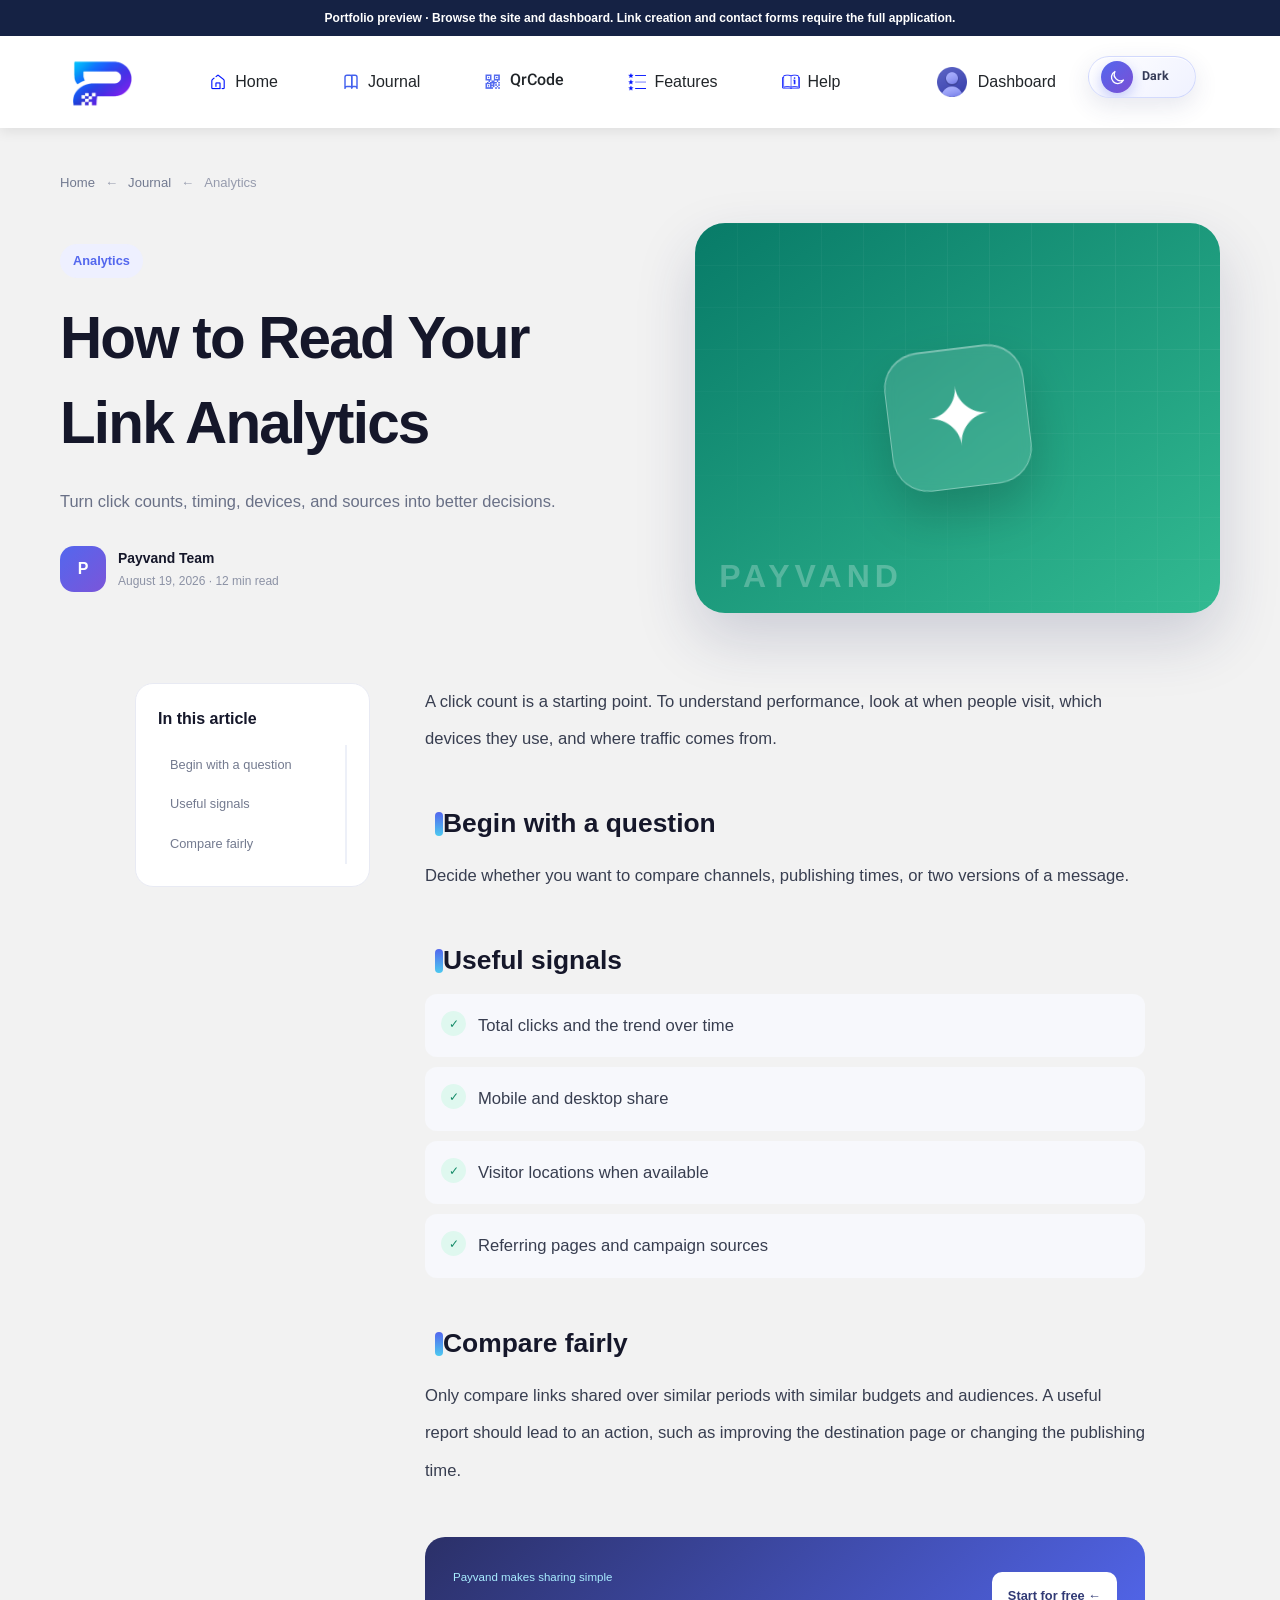
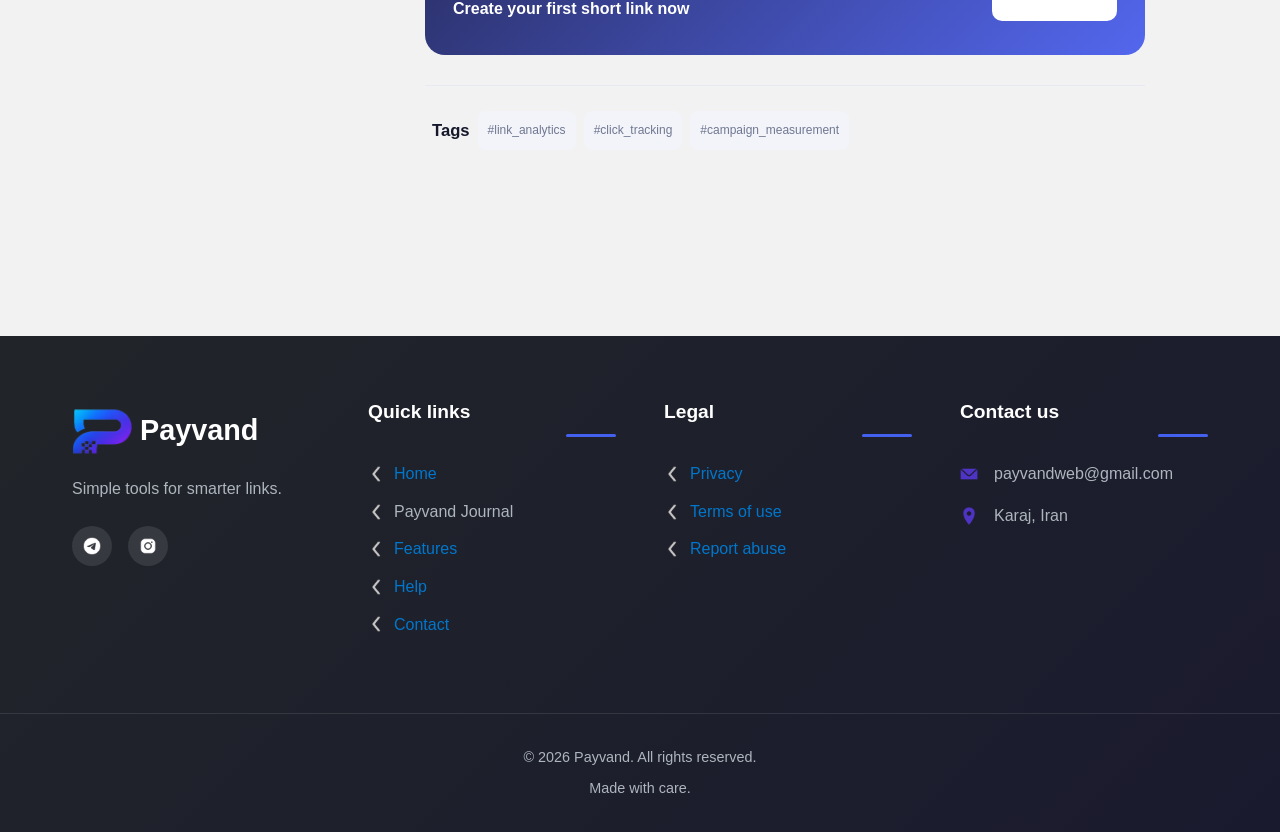
==== docs/article-analyze-link-clicks.html @ 9888fa92 "Restore public Payvand pages with dashboard preview" ====
<!DOCTYPE html>

<html dir="ltr" lang="en">
<head>
<meta charset="utf-8"/>
<meta content="width=device-width, initial-scale=1.0" name="viewport"/>
<meta content="Use click analytics to improve campaigns and sharing." name="description"/>
<meta content="link analytics, click tracking, campaign measurement" name="keywords"/>
<meta content="index, follow, max-image-preview:large, max-snippet:-1, max-video-preview:-1" name="robots"/>
<meta content="#4361ee" name="theme-color"/>
<meta content="Payvand" name="application-name"/>
<meta content="Payvand" name="apple-mobile-web-app-title"/>
<link href="favicon.ico" rel="icon" sizes="any"/>
<meta content="Payvand" property="og:site_name"/>
<meta content="en_US" property="og:locale"/>
<meta content="article" property="og:type"/>
<meta content="Link Analytics Guide | Payvand" property="og:title"/>
<meta content="Use click analytics to improve campaigns and sharing." property="og:description"/>
<meta content="https://erfanjoghataei.github.io/Payvand-English/article-analyze-link-clicks.html" property="og:url"/>
<meta content="https://erfanjoghataei.github.io/Payvand-English/Images/Logo/logo.png" property="og:image"/>
<meta content="summary_large_image" name="twitter:card"/>
<meta content="Link Analytics Guide | Payvand" name="twitter:title"/>
<meta content="Use click analytics to improve campaigns and sharing." name="twitter:description"/>
<meta content="https://erfanjoghataei.github.io/Payvand-English/Images/Logo/logo.png" name="twitter:image"/>
<title>Link Analytics Guide | Payvand</title>
<script src="js/theme.js?v=bW-aOjx31ueXR8tmykn7ubf7oOZHrX5BbZyp9NOafCg"></script>
<link href="css/Fonts/Vazirmatn.css?v=Yr-kcojYnvbN6wJA-B0DH2YSS-ohwwx17djbolKoN5s" rel="stylesheet"/>
<link href="css/Home/site.css?v=-wdfD6kCHuCfxP-0UimwwGs7F8Zll-hLJoPfCvYMz2c" rel="stylesheet"/>
<link href="Payvand.UI.styles.css?v=gO_RX54i2z8Yo8VI2ybD9PQnbj8R1QTJ5hEMalgadT8" rel="stylesheet"/>
<link href="css/Home/Contact.css" rel="stylesheet"/>
<link href="css/theme.css?v=VKK-2_IEa52J5gbwQ32rbc2KxmZVsV-fwdC8UTf-9BI" rel="stylesheet"/>
<link href="css/english.css?v=pqDBkj9_6IHhZjxVU0WkHEiP8TNmxTxDv-3dJ5yDS1I" rel="stylesheet"/>
<link href="css/english.css?v=pqDBkj9_6IHhZjxVU0WkHEiP8TNmxTxDv-3dJ5yDS1I" rel="stylesheet"/>
<link href="favicon.ico?v=M99SxDGOllb4gy5ilrcnsdpa4C7pzJbQvpX6XCi3LJg" rel="icon" type="image/x-icon"/>
<link href="favicon.ico?v=M99SxDGOllb4gy5ilrcnsdpa4C7pzJbQvpX6XCi3LJg" rel="icon" sizes="any"/>
<link href="favicon.ico?v=M99SxDGOllb4gy5ilrcnsdpa4C7pzJbQvpX6XCi3LJg" rel="shortcut icon"/>
<script src="js/Home/site.js"></script>
<style>.portfolio-demo-banner{position:relative;z-index:10001;padding:9px 16px;text-align:center;background:#152244;color:#fff;font:600 12px/1.5 Arial,sans-serif}</style></head>
<body><div class="portfolio-demo-banner">Portfolio preview · Browse the site and dashboard. Link creation and contact forms require the full application.</div>
<div b-pand1dq8lx="" class="page-wrapper">
<!-- هدر سایت -->
<header b-pand1dq8lx="" class="header">
<nav b-pand1dq8lx="" class="navbar">
<button b-pand1dq8lx="" class="menu-toggle">☰</button>
<a b-pand1dq8lx="" href="index.html" style="text-decoration:none;">
<div b-pand1dq8lx="" class="logo">
<img alt="Payvand Logo" b-pand1dq8lx="" class="icon icon-Logo" src="Images/Logo/logo.png"/>
</div>
</a>
<ul b-pand1dq8lx="" class="nav-menu">
<li b-pand1dq8lx=""><a b-pand1dq8lx="" class="nav-link" href="index.html"> <img alt="Home Icon" class="icon icon-sm" src="Images/Icons/Home.png"/> Home</a></li>
<li b-pand1dq8lx="">
<a class="nav-link active" href="journal.html">
<svg aria-hidden="true" b-pand1dq8lx="" class="icon icon-sm blog-nav-icon" fill="none" viewbox="0 0 24 24">
<path b-pand1dq8lx="" d="M4 5.5A2.5 2.5 0 0 1 6.5 3H11a2 2 0 0 1 2 2v15a2 2 0 0 0-2-2H6.5A2.5 2.5 0 0 0 4 20.5v-15Z"></path>
<path b-pand1dq8lx="" d="M20 5.5A2.5 2.5 0 0 0 17.5 3H13v17a2 2 0 0 1 2-2h2.5a2.5 2.5 0 0 1 2.5 2.5v-15Z"></path>
</svg>

                            Journal

                        </a>
</li>
<li b-pand1dq8lx="">
<a class="nav-link qr-header-button" href="dashboard.html#create" value="qrcode">
<img alt="QR Code Icon" b-pand1dq8lx="" class="icon icon-sm qr-header-icon" src="Images/Icons/QrCode.png"/>
<span b-pand1dq8lx="" class="qr-header-label">QrCode</span>
</a>
</li>
<li b-pand1dq8lx=""><a b-pand1dq8lx="" class="nav-link" href="index.html#features"> <img alt="Features Icon" b-pand1dq8lx="" class="icon icon-sm" src="Images/Icons/Featurse.png"/> Features</a></li>
<li b-pand1dq8lx=""><a b-pand1dq8lx="" class="nav-link" href="index.html#faq"> <img alt="Guide Icon" b-pand1dq8lx="" class="icon icon-sm" src="Images/Icons/Guide.png"/> Help</a></li>
</ul>
<div b-pand1dq8lx="" class="nav-actions">
<button aria-label="Enable dark mode" aria-pressed="false" b-pand1dq8lx="" class="theme-toggle" data-theme-toggle="" type="button">
<span aria-hidden="true" b-pand1dq8lx="" class="theme-toggle-icons">
<svg b-pand1dq8lx="" class="theme-icon-moon" viewbox="0 0 24 24"><path b-pand1dq8lx="" d="M20.5 15.6A9 9 0 0 1 8.4 3.5 9 9 0 1 0 20.5 15.6Z"></path></svg>
<svg b-pand1dq8lx="" class="theme-icon-sun" viewbox="0 0 24 24"><circle b-pand1dq8lx="" cx="12" cy="12" r="4"></circle><path b-pand1dq8lx="" d="M12 2v2M12 20v2M4.93 4.93l1.42 1.42M17.65 17.65l1.42 1.42M2 12h2M20 12h2M4.93 19.07l1.42-1.42M17.65 6.35l1.42-1.42"></path></svg>
</span>
<span b-pand1dq8lx="" class="theme-toggle-label">Dark</span>
</button>
<a class="nav-link" href="dashboard.html">
<img alt="Dashboard Icon" b-pand1dq8lx="" class="icon icon-profile" src="Images/Icons/ProfileIcon.png"/>
                        Dashboard
                    </a>
</div>
<button b-pand1dq8lx="" class="menu-toggle">
<i b-pand1dq8lx="" class="fas fa-bars"></i>
</button>
</nav>
</header>
<div b-pand1dq8lx="" class="container">
<main b-pand1dq8lx="" class="pb-3" role="main">
<link href="css/Blog/blog.css?v=DpwxoZuWBfML7NkdKb7-AXseLi4-P_Cu8xwF_FOyIOA" rel="stylesheet"/>
<div class="article-page">
<nav aria-label="Breadcrumb" class="article-breadcrumb">
<a href="index.html">Home</a><span>←</span><a href="journal.html">Journal</a><span>←</span><span>Analytics</span>
</nav>
<header class="article-header">
<div class="article-header-copy">
<span class="article-category">Analytics</span>
<h1>How to Read Your Link Analytics</h1>
<p>Turn click counts, timing, devices, and sources into better decisions.</p>
<div class="article-byline">
<div class="author-avatar">P</div>
<div><strong>Payvand Team</strong><span>August 19, 2026 · 12 min read</span></div>
</div>
</div>
<div aria-hidden="true" class="article-hero-cover theme-emerald">
<span class="cover-grid"></span>
<span class="cover-symbol">✦</span>
<span class="cover-word">PAYVAND</span>
</div>
</header>
<div class="article-layout">
<aside class="article-aside">
<div class="toc-card">
<strong>In this article</strong>
<a href="#section-1">Begin with a question</a>
<a href="#section-3">Useful signals</a>
<a href="#section-8">Compare fairly</a>
</div>
</aside>
<article class="article-content">
<p>A click count is a starting point. To understand performance, look at when people visit, which devices they use, and where traffic comes from.</p>
<h2 id="section-1">Begin with a question</h2>
<p>Decide whether you want to compare channels, publishing times, or two versions of a message.</p>
<h2 id="section-3">Useful signals</h2>
<div class="article-list-item"><span>✓</span><p>Total clicks and the trend over time</p></div>
<div class="article-list-item"><span>✓</span><p>Mobile and desktop share</p></div>
<div class="article-list-item"><span>✓</span><p>Visitor locations when available</p></div>
<div class="article-list-item"><span>✓</span><p>Referring pages and campaign sources</p></div>
<h2 id="section-8">Compare fairly</h2>
<p>Only compare links shared over similar periods with similar budgets and audiences. A useful report should lead to an action, such as improving the destination page or changing the publishing time.</p>
<div class="article-inline-cta">
<div><span>Payvand makes sharing simple</span><strong>Create your first short link now</strong></div>
<a href="index.html#shortenerForm">Start for free ←</a>
</div>
<footer class="article-tags">
<span>Tags</span>
<a href="journal.html?q=link%20analytics">#link_analytics</a>
<a href="journal.html?q=click%20tracking">#click_tracking</a>
<a href="journal.html?q=campaign%20measurement">#campaign_measurement</a>
</footer>
</article>
</div>
</div>
</main>
</div>
<!-- فوتر -->
<div b-pand1dq8lx="" class="footer">
<div b-pand1dq8lx="" class="footer-content">
<div b-pand1dq8lx="" class="footer-section">
<a b-pand1dq8lx="" class="footer-logo" href="index.html" style="text-decoration:none;color:inherit;">
<img alt="" b-pand1dq8lx="" class="icon icon-Logo" src="Images/Logo/logo.png"/>

                        Payvand

                    </a>
<p b-pand1dq8lx="" class="footer-description">

                        Simple tools for smarter links.

                    </p>
<div b-pand1dq8lx="" class="social-links">
<a b-pand1dq8lx="" class="social-link" href="https://payvnd.ir/pH4ZtQ" target="_blank"> <img alt="Telegram Icon" b-pand1dq8lx="" class="icon icon-sm" src="Images/Icons/Telegram.png"/></a>
<a b-pand1dq8lx="" class="social-link" href="https://payvnd.ir/3JnvSZ" target="_blank"> <img alt="Instagram Icon" b-pand1dq8lx="" class="icon icon-sm" src="Images/Icons/Instagram.png"/></a>
</div>
</div>
<div b-pand1dq8lx="" class="footer-section">
<h4 b-pand1dq8lx="">Quick links</h4>
<ul b-pand1dq8lx="" class="footer-links">
<li b-pand1dq8lx=""><a b-pand1dq8lx="" href="index.html"><img alt="" b-pand1dq8lx="" class="icon icon-sm" src="Images/Icons/LeftArrow.png"/>Home</a></li>
<li b-pand1dq8lx=""><a href="journal.html"><img alt="" b-pand1dq8lx="" class="icon icon-sm" src="Images/Icons/LeftArrow.png"/>Payvand Journal</a></li>
<li b-pand1dq8lx=""><a b-pand1dq8lx="" href="index.html#features"><img alt="Left Arrow" b-pand1dq8lx="" class="icon icon-sm" src="Images/Icons/LeftArrow.png"/> Features</a></li>
<li b-pand1dq8lx=""><a b-pand1dq8lx="" href="index.html#faq"><img alt="Left Arrow" b-pand1dq8lx="" class="icon icon-sm" src="Images/Icons/LeftArrow.png"/>Help</a></li>
<li b-pand1dq8lx=""><a b-pand1dq8lx="" href="#" id="ContactBtn"><img alt="Left Arrow" b-pand1dq8lx="" class="icon icon-sm" src="Images/Icons/LeftArrow.png"/>Contact</a></li>
</ul>
</div>
<div b-pand1dq8lx="" class="footer-section">
<h4 b-pand1dq8lx="">Legal</h4>
<ul b-pand1dq8lx="" class="footer-links">
<li b-pand1dq8lx=""><a b-pand1dq8lx="" href="privacy.html"><img alt="Left Arrow" b-pand1dq8lx="" class="icon icon-sm" src="Images/Icons/LeftArrow.png"/> Privacy</a></li>
<li b-pand1dq8lx=""><a b-pand1dq8lx="" href="terms.html"><img alt="Left Arrow" b-pand1dq8lx="" class="icon icon-sm" src="Images/Icons/LeftArrow.png"/>  Terms of use</a></li>
<li b-pand1dq8lx=""><a b-pand1dq8lx="" href="#" id="ViolationReportBtn"><img alt="Left Arrow" b-pand1dq8lx="" class="icon icon-sm" src="Images/Icons/LeftArrow.png"/>  Report abuse</a></li>
</ul>
</div>
<div b-pand1dq8lx="" class="footer-section">
<h4 b-pand1dq8lx="">Contact us</h4>
<ul b-pand1dq8lx="" class="footer-contact">
<li b-pand1dq8lx=""><img alt="Email Icon" b-pand1dq8lx="" class="icon icon-sm" src="Images/Icons/Email.png"/>payvandweb@gmail.com</li>
<li b-pand1dq8lx=""><img alt="Location Icon" b-pand1dq8lx="" class="icon icon-sm" src="Images/Icons/Location.png"/>Karaj, Iran</li>
</ul>
</div>
</div>
<div b-pand1dq8lx="" class="footer-bottom">
<p b-pand1dq8lx="">© 2026 Payvand. All rights reserved.</p>
<p b-pand1dq8lx="">Made with care.</p>
</div>
</div>
<!-- Contact Modal -->
<div b-pand1dq8lx="" class="modal-overlay" id="contactModal">
<div b-pand1dq8lx="" class="modal-container">
<div b-pand1dq8lx="" class="modal-header">
<button b-pand1dq8lx="" class="close-button" id="closeModal">×</button>
<h2 b-pand1dq8lx="" class="modal-title">Contact us</h2>
</div>
<div b-pand1dq8lx="" class="modal-body">
<form data-demo-form="true" data-pv-disable-submit="true" data-pv-error="Complete the contact form correctly." data-pv-validate="true" id="contactForm">
<input id="Messagemodel_UserId" name="Messagemodel.UserId" type="hidden" value="1090"/>
<div b-pand1dq8lx="" class="form-group">
<label class="form-label" for="Messagemodel_FullName">Full name</label>
<input class="form-control" data-pv-min="2" data-pv-required="true" data-val="true" data-val-length="The field FullName must be a string with a maximum length of 100." data-val-length-max="100" data-val-required="Enter your full name." id="name" maxlength="100" name="Messagemodel.FullName" placeholder="Enter your name" type="text" value=""/>
<span class="field-validation-valid" data-valmsg-for="Messagemodel.FullName" data-valmsg-replace="true"></span>
</div>
<div b-pand1dq8lx="" class="form-group">
<label class="form-label" for="Messagemodel_Email">Email</label>
<input class="form-control" data-pv-email="true" data-pv-required="true" data-val="true" data-val-email="Enter a valid email address." data-val-length="The field Email must be a string with a maximum length of 254." data-val-length-max="254" data-val-required="Enter your email." id="email" maxlength="254" name="Messagemodel.Email" placeholder="Enter a valid email address" type="email" value=""/>
<span class="field-validation-valid" data-valmsg-for="Messagemodel.Email" data-valmsg-replace="true"></span>
</div>
<div b-pand1dq8lx="" class="form-group">
<label class="form-label" for="Messagemodel_Topic">Subject</label>
<input class="form-control" data-pv-min="3" data-pv-required="true" data-val="true" data-val-length="The field Topic must be a string with a maximum length of 150." data-val-length-max="150" data-val-required="Enter a subject." id="subject" maxlength="150" name="Messagemodel.Topic" placeholder="Enter a subject" type="text" value=""/>
<span class="field-validation-valid" data-valmsg-for="Messagemodel.Topic" data-valmsg-replace="true"></span>
</div>
<div b-pand1dq8lx="" class="form-group">
<label class="form-label" for="Messagemodel_Message">Message</label>
<textarea class="form-control" data-pv-min="10" data-pv-required="true" data-val="true" data-val-length="The field Message must be a string with a maximum length of 4000." data-val-length-max="4000" data-val-required="Enter your message." id="message" maxlength="4000" name="Messagemodel.Message" placeholder="Write your message...">

</textarea>
<span class="field-validation-valid" data-valmsg-for="Messagemodel.Message" data-valmsg-replace="true"></span>
</div>
<button b-pand1dq8lx="" class="submit-button" disabled="disabled" title="Available in the full application" type="submit">Send message</button>
</form>
<div b-pand1dq8lx="" class="contact-info">
<div b-pand1dq8lx="" class="info-item"><img alt="" b-pand1dq8lx="" class="icon icon-sm" src="Images/Icons/Email.png"/><span b-pand1dq8lx="">Email: payvandweb@gmail.com</span></div>
<div b-pand1dq8lx="" class="info-item"><img alt="" b-pand1dq8lx="" class="icon icon-sm" src="Images/Icons/Location.png"/><span b-pand1dq8lx="">Location: Karaj, Iran</span></div>
</div>
</div>
</div>
</div>
</div>
<!-- Violation Report Modal -->
<div b-pand1dq8lx="" class="modal-overlay" id="violationReportModal">
<div b-pand1dq8lx="" class="modal-container">
<div b-pand1dq8lx="" class="modal-header">
<button b-pand1dq8lx="" class="close-button" id="closeViolationReportModal">×</button>
<h2 b-pand1dq8lx="" class="modal-title">Report abuse</h2>
</div>
<div b-pand1dq8lx="" class="modal-body">
<form data-demo-form="true" data-pv-disable-submit="true" data-pv-error="Complete the report form correctly." data-pv-validate="true" id="violationReportForm">
<div b-pand1dq8lx="" class="form-group">
<label class="form-label" for="ViolationReport_ReportedUrl">Reported URL</label>
<input class="form-control" data-pv-required="true" data-val="true" data-val-required="Enter the reported URL." dir="ltr" id="reportedUrl" name="ViolationReport.ReportedUrl" placeholder="payvand.ir/abc123" type="text" value=""/>
<span class="field-validation-valid" data-valmsg-for="ViolationReport.ReportedUrl" data-valmsg-replace="true"></span>
</div>
<div b-pand1dq8lx="" class="form-group">
<label class="form-label" for="ViolationReport_Reason">Reason for report</label>
<select class="form-control" data-pv-required="true" data-val="true" data-val-required="Choose a reason for the report." id="reportReason" name="ViolationReport.Reason">
<option selected="selected" value="">Select a reason</option>
<option value="phishing">Phishing or impersonation</option>
<option value="malware">Malware</option>
<option value="spam">Spam</option>
<option value="abuse">Abusive or illegal content</option>
<option value="other">Other</option>
</select>
<span class="field-validation-valid" data-valmsg-for="ViolationReport.Reason" data-valmsg-replace="true"></span>
</div>
<div b-pand1dq8lx="" class="form-group">
<label class="form-label" for="ViolationReport_Description">Details</label>
<textarea class="form-control" data-pv-min="10" data-pv-required="true" data-val="true" data-val-minlength="Details must be at least 10 characters." data-val-minlength-min="10" data-val-required="Enter the report details." id="reportDescription" name="ViolationReport.Description" placeholder="Describe the problem...">

</textarea>
<span class="field-validation-valid" data-valmsg-for="ViolationReport.Description" data-valmsg-replace="true"></span>
</div>
<div b-pand1dq8lx="" class="form-group">
<label class="form-label" for="ViolationReport_ReporterEmail">Your email (optional)</label>
<input class="form-control" data-pv-email="true" data-val="true" data-val-email="Enter a valid email address." dir="ltr" id="reporterEmail" name="ViolationReport.ReporterEmail" placeholder="name@example.com" type="email" value=""/>
<span class="field-validation-valid" data-valmsg-for="ViolationReport.ReporterEmail" data-valmsg-replace="true"></span>
</div>
<button b-pand1dq8lx="" class="submit-button" disabled="disabled" title="Available in the full application" type="submit">Submit report</button>
</form>
</div>
</div>
</div>
<script defer="True" src="demo.js"></script></body>
</html>
---- docs/css/Fonts/Vazirmatn.css ----
@font-face {
    font-family: 'Vazirmatn';
    src: url('../../Fonts/Vazirmatn-Regular.woff2') format('woff2');
    font-weight: 400;
    font-style: normal;
    font-display: swap;
}

@font-face {
    font-family: 'Vazirmatn';
    src: url('../../Fonts/Vazirmatn-Medium.woff2') format('woff2');
    font-weight: 500;
    font-style: normal;
    font-display: swap;
}

@font-face {
    font-family: 'Vazirmatn';
    src: url('../../Fonts/Vazirmatn-SemiBold.woff2') format('woff2');
    font-weight: 600;
    font-style: normal;
    font-display: swap;
}

@font-face {
    font-family: 'Vazirmatn';
    src: url('../../Fonts/Vazirmatn-Bold.woff2') format('woff2');
    font-weight: 700;
    font-style: normal;
    font-display: swap;
}

html,
body,
button,
input,
textarea,
select {
    font-family: 'Vazirmatn', sans-serif;
}
---- docs/css/Home/site.css ----
/* Reset و تنظیمات پایه */
* {
    margin: 0;
    padding: 0;
    box-sizing: border-box;
}
html {
    scroll-padding-top: calc(var(--header-offset, 88px) + 24px);
}

html, body {
    height: 100%;
    margin: 0;
}

#features,
#faq {
    scroll-margin-top: calc(var(--header-offset, 88px) + 24px);
}

:root {
    /* پالت رنگی */
    --primary: #4361ee;
    --primary-dark: #3a56d4;
    --secondary: #7209b7;
    --accent: #4cc9f0;
    --success: #2ecc71;
    --danger: #e74c3c;
    /* خاکستری‌ها */
    --light: #F2F2F2;
    --light-gray: #F2F2F2;
    --gray: #adb5bd;
    --dark-gray: #495057;
    --dark: #212529;
    /* سایه‌ها */
    --shadow-sm: 0 2px 8px rgba(0, 0, 0, 0.08);
    --shadow-md: 0 4px 16px rgba(0, 0, 0, 0.12);
    --shadow-lg: 0 8px 30px rgba(0, 0, 0, 0.15);
    /* انیمیشن */
    --transition: all 0.3s ease;
    --bg-color: #f8f9fa;
    --text-color: #212529;
    --primary-color: #4361ee;
    --secondary-color: #7209b7;
    --light-gray: #e9ecef;
    --dark-gray: #495057;
}

@font-face {
    font-family: 'Vazirmatn';
    src: url('../../Fonts/Vazirmatn-Regular.woff2') format('woff2');
    font-weight: 400;
    font-style: normal;
    font-display: swap;
}

@font-face {
    font-family: 'Vazirmatn';
    src: url('../../Fonts/Vazirmatn-Medium.woff2') format('woff2');
    font-weight: 500;
    font-style: normal;
    font-display: swap;
}

@font-face {
    font-family: 'Vazirmatn';
    src: url('../../Fonts/Vazirmatn-SemiBold.woff2') format('woff2');
    font-weight: 600;
    font-style: normal;
    font-display: swap;
}

@font-face {
    font-family: 'Vazirmatn';
    src: url('../../Fonts/Vazirmatn-Bold.woff2') format('woff2');
    font-weight: 700;
    font-style: normal;
    font-display: swap;
}

body {

    line-height: 1.6;
    color: var(--dark);
    background-color: var(--light);
    direction: rtl;
    display: flex;
    flex-direction: column;
    transition: background 0.3s ease, color 0.3s ease;
    font-family: 'Vazirmatn', sans-serif;
}
main
{
    flex:1;
}
/* هدر و نوبار */
.header {
    background: var(--light-gray);
    box-shadow: var(--shadow-sm);
    position: sticky;
    top: 0;
    z-index: 1000;
}

.navbar {
    max-width: 1200px;
    margin: 0 auto;
    padding: 1rem 2rem;
    display: flex;
    justify-content: space-between;
    align-items: center;
}

/* کانتینر لوگو */
.logo-container {
    display: flex;
    align-items: center;
    gap: 1rem;
}

.logo-wrapper {
    position: relative;
    display: inline-block;
}

.site-logo {
    width: 40px;
    height: 40px;
    object-fit: contain;
    transition: var(--transition);
}

.logo-upload-btn {
    position: absolute;
    top: -5px;
    left: -5px;
    background: var(--primary);
    color: white;
    border: none;
    border-radius: 50%;
    width: 20px;
    height: 20px;
    font-size: 10px;
    cursor: pointer;
    opacity: 0;
    transition: var(--transition);
}

.logo-wrapper:hover .logo-upload-btn {
    opacity: 1;
}

.logo-text {
    font-size: 1.5rem;
    font-weight: 700;
    color: var(--dark);
}

.logo-highlight {
    color: var(--primary);
}

/* مدال آپلود لوگو */
.modal {
    display: none;
    position: fixed;
    z-index: 2000;
    left: 0;
    top: 0;
    width: 100%;
    height: 100%;
    background-color: rgba(0,0,0,0.5);
}

.modal-content {
    background-color: var(--light-gray);
    margin: 5% auto;
    padding: 2rem;
    border-radius: 16px;
    width: 90%;
    max-width: 800px;
    max-height: 80vh;
    overflow-y: auto;
    box-shadow: var(--shadow-lg);
}

.modal-header {
    display: flex;
    justify-content: space-between;
    align-items: center;
    margin-bottom: 2rem;
    padding-bottom: 1rem;
    border-bottom: 1px solid var(--light-gray);
}

.close-btn {
    background: none;
    border: none;
    font-size: 2rem;
    cursor: pointer;
    color: var(--gray);
}

    .close-btn:hover {
        color: var(--dark);
    }

/* روش‌های آپلود */
.upload-methods {
    display: grid;
    gap: 2rem;
    margin-bottom: 2rem;
}

.upload-method {
    padding: 1.5rem;
    border: 2px dashed var(--light-gray);
    border-radius: 12px;
    transition: var(--transition);
}

    .upload-method:hover {
        border-color: var(--primary);
    }

.file-upload-area {
    text-align: center;
    padding: 2rem;
}

.upload-label {
    display: inline-block;
    background: var(--light);
    padding: 1rem 2rem;
    border-radius: 8px;
    cursor: pointer;
    transition: var(--transition);
    border: 2px solid var(--light-gray);
}

    .upload-label:hover {
        background: var(--light-gray);
    }

.file-info {
    font-size: 0.9rem;
    color: var(--gray);
    margin-top: 0.5rem;
}

/* لوگوهای آماده */
.premade-logos {
    display: grid;
    grid-template-columns: repeat(auto-fill, minmax(120px, 1fr));
    gap: 1rem;
    margin-top: 1rem;
}

.premade-logo {
    text-align: center;
    padding: 1rem;
    border: 1px solid var(--light-gray);
    border-radius: 8px;
    cursor: pointer;
    transition: var(--transition);
    position: relative;
}

    .premade-logo:hover {
        border-color: var(--primary);
        transform: translateY(-2px);
    }

    .premade-logo img {
        width: 50px;
        height: 50px;
        object-fit: contain;
        margin-bottom: 0.5rem;
    }

    .premade-logo span {
        display: block;
        font-size: 0.8rem;
        color: var(--dark-gray);
    }

.download-link {
    position: absolute;
    top: 5px;
    left: 5px;
    font-size: 0.7rem;
    text-decoration: none;
    color: var(--primary);
    background: white;
    padding: 2px 5px;
    border-radius: 3px;
    border: 1px solid var(--light-gray);
}

/* پیش‌نمایش */
.preview-container {
    margin-top: 1rem;
    text-align: center;
}

#logoPreview {
    max-width: 200px;
    max-height: 200px;
    border-radius: 8px;
    border: 2px solid var(--light-gray);
}

.hidden {
    display: none !important;
}

/* تنظیمات لوگو */
.logo-settings {
    padding: 1.5rem;
    background: var(--light);
    border-radius: 12px;
    margin-top: 2rem;
}

.settings-row {
    display: flex;
    align-items: center;
    gap: 1rem;
    margin-bottom: 1rem;
}

    .settings-row label {
        min-width: 80px;
    }

/* بخش اصلی */
.hero {
    max-width: 1200px;
    margin: 3rem auto;
    padding: 0 2rem;
}

.hero-content {
    text-align: center;
    margin-bottom: 4rem;
}

.hero-title {
    font-size: 3rem;
    margin-bottom: 1rem;
    background: linear-gradient(135deg, var(--primary), var(--secondary));
    -webkit-background-clip: text;
    -webkit-text-fill-color: transparent;
    background-clip: text;
}

/* فرم کوتاه‌سازی */
.shortener-form {
    max-width: 800px;
    margin: 0 auto 3rem;
}

.input-group {
    display: flex;
    gap: 1rem;
    margin-bottom: 1rem;
    align-items: flex-start;
}

.url-input-wrapper {
    flex: 1;
    min-width: 0;
}

.url-input {
    width: 100%;
    padding: 1.25rem 1.5rem;
    border: 2px solid var(--light-gray);
    border-radius: 12px;
    font-family: 'Vazirmatn', sans-serif;
    font-size: 1rem;
    transition: var(--transition);
}

    .url-input:focus {
        outline: none;
        border-color: var(--primary);
        box-shadow: 0 0 0 3px rgba(67, 97, 238, 0.2);
    }

.shorten-btn {
    padding: 0 2.5rem;
    font-size: 1.1rem;
    font-weight: 600;
    border-radius: 12px;
    background: linear-gradient(135deg, var(--primary), var(--secondary));
    color: white;
    border: none;
    cursor: pointer;
    transition: var(--transition);
    display: flex;
    align-items: center;
    gap: 0.75rem;
}

    .shorten-btn:hover {
        transform: translateY(-2px);
        box-shadow: var(--shadow-lg);
    }

.btn-icon {
    width: 20px;
    height: 20px;
}


.result-container {
    max-width: 600px; /* عرض کمتر */
    margin: 20px auto; /* مرکز صفحه */
    background: var(--light-gray);
    padding: 1.5rem 2rem;
    border-radius: 16px;
    box-shadow: var(--shadow-lg);
    border: 2px solid var(--primary);
    transition: all 0.3s ease;
}
    .result-container:hover {
        transform: translateY(-3px);
        box-shadow: var(--shadow-xl);
    }

.result-header h3 {
    color: var(--primary);
    font-size: 1.25rem;
    font-weight: 700;
}


.short-url {
    display: flex;
    gap: 10px;
    margin-bottom: 10px;
    align-items:center;
    flex-direction : column;
}

.short-url-input {
    flex: 1;
    padding: 1rem 1.25rem;
    border: 2px solid var(--light-gray);
    border-radius: 10px;
    font-family: 'Vazirmatn', sans-serif;
    font-size: 1.1rem;
    background: var(--light);
    cursor: text;
    user-select: all; /* کاربر میتونه انتخاب و کپی کنه */
}

    .short-url-input:focus {
        outline: none;
        border-color: var(--primary);
        box-shadow: 0 0 0 3px rgba(67, 97, 238, 0.2);
    }


.copy-btn {
    padding: 1.30rem 1.25rem;
    cursor: pointer;
    background: #4361ee;
    color: white;
    border: none;
    border-radius: 8px;
    transition: var(--transition);
    font-weight: 600;
    margin-top:10px;
/*    width: 70px;
    height: 50px;*/
}

    .copy-btn.copied {
        background: var(--success);
        color: white;
        transform: translateY(-2px);
        box-shadow: var(--shadow-md);
/*        width: 70px;
        height: 50px;*/
    }


.result-actions {
    display: flex;
    justify-content: center; /* وسط چین */
    gap: 10px;
    margin-top: 15px; /* فاصله از input */
    flex-wrap: wrap;
}

.btn-action {
    padding: 8px 12px;
    border: 1px solid #888;
    border-radius: 4px;
    background: #fff;
    cursor: pointer;
    color: black;
    background-color: white;
    text-decoration: none;
    font-weight: 300;
}

    .btn-action:hover {
        background: #eee;
        transform: translateY(-2px);
        box-shadow: var(--shadow-lg);
    }

/* آمار زنده */
.live-stats {
    display: flex;
    justify-content: center;
    gap: 2rem;
    margin-top: 4rem;
    flex-wrap: wrap;
}

.stat-card {
    background: var(--light-gray);
    padding: 1.5rem 2rem;
    border-radius: 16px;
    box-shadow: var(--shadow-sm);
    display: flex;
    align-items: center;
    gap: 1.5rem;
    min-width: 220px;
    transition: var(--transition);
}

    .stat-card:hover {
        transform: translateY(-5px);
        box-shadow: var(--shadow-md);
    }

.stat-icon {
    width: 60px;
    height: 60px;
    background: linear-gradient(135deg, var(--primary), var(--accent));
    border-radius: 12px;
    display: flex;
    align-items: center;
    justify-content: center;
}

.stat-img {
    width: 30px;
    height: 30px;
    filter: brightness(0) invert(1);
}

.stat-info {
    text-align: right;
}

.stat-number {
    font-size: 2rem;
    font-weight: 700;
    color: var(--dark);
    margin-bottom: 0.25rem;
}

.stat-label {
    color: var(--gray);
    font-size: 0.9rem;
}

/* ویژگی‌ها */
.features {
    max-width: 1200px;
    margin: 6rem auto;
    padding: 0 2rem;
}

.section-title {
    text-align: center;
    font-size: 2.5rem;
    margin-bottom: 4rem;
    color: var(--dark);
}

.features-grid {
    display: grid;
    grid-template-columns: repeat(auto-fit, minmax(250px, 1fr));
    gap: 2rem;
    margin-top: 3rem;
}

.feature-card {
    background: var(--light-gray);
    padding: 2rem;
    border-radius: 16px;
    box-shadow: var(--shadow-sm);
    transition: var(--transition);
    text-align: center;
    border: 1px solid var(--light-gray);
}

    .feature-card:hover {
        transform: translateY(-10px);
        box-shadow: var(--shadow-lg);
        border-color: var(--primary);
    }

.feature-icon {
    width: 70px;
    height: 70px;
    background: linear-gradient(135deg, var(--primary), var(--secondary));
    border-radius: 50%;
    display: flex;
    align-items: center;
    justify-content: center;
    margin: 0 auto 1.5rem;
}

.feature-img {
    width: 35px;
    height: 35px;
    filter: brightness(0) invert(1);
}

.feature-title {
    font-size: 1.3rem;
    margin-bottom: 1rem;
    color: var(--dark);
}

.feature-description {
    color: var(--dark-gray);
    font-size: 0.95rem;
    line-height: 1.6;
}

/* دکمه‌ها */
.btn {
    padding: 0.75rem 1.5rem;
    border-radius: 8px;
    font-family: 'Vazirmatn', sans-serif;
    font-weight: 500;
    font-size: 0.95rem;
    cursor: pointer;
    border: none;
    transition: var(--transition);
    display: inline-flex;
    align-items: center;
    gap: 0.5rem;
}

.btn-primary {
    background: var(--primary);
    color: white;
}

    .btn-primary:hover {
        background: var(--primary-dark);
        transform: translateY(-2px);
        box-shadow: var(--shadow-md);
    }

.btn-outline {
    background: transparent;
    color: var(--primary);
    border: 2px solid var(--primary);
}

    .btn-outline:hover {
        background: rgba(67, 97, 238, 0.1);
    }

.btn-success {
    background: var(--success);
    color: white;
}

.btn-small {
    padding: 0.5rem 1rem;
    font-size: 0.85rem;
}

/* ریسپانسیو */
@media (max-width: 992px) {
    .hero-title {
        font-size: 2.5rem;
    }
}

@media (max-width: 768px) {
    .navbar {
        padding: 1rem;
    }

    .nav-menu {
        display: none;
    }

    .nav-actions {
        display: none;
    }

    .menu-toggle {
        display: block;
        background: none;
        border: none;
        font-size: 1.5rem;
        cursor: pointer;
    }

    .hero-title {
        font-size: 2rem;
    }

    .input-group {
        flex-direction: column;
    }

    .shorten-btn {
        width: 100%;
        justify-content: center;
    }

    .short-url-container {
        flex-direction: column;
    }

    .result-actions {
        justify-content: center;
    }

    .live-stats {
        flex-direction: column;
        align-items: center;
    }

    .stat-card {
        width: 100%;
        max-width: 300px;
    }

    .features-grid {
        grid-template-columns: 1fr;
    }

    .modal-content {
        width: 95%;
        margin: 10% auto;
        padding: 1rem;
    }
}

@media (max-width: 480px) {
    .hero {
        padding: 0 1rem;
    }

    .features {
        padding: 0 1rem;
    }

    .premade-logos {
        grid-template-columns: repeat(2, 1fr);
    }
}
/* Reset و تنظیمات پایه */



body {
    font-family: 'Vazirmatn', sans-serif;
    line-height: 1.6;
    color: var(--dark);
    background-color: var(--light);
    direction: rtl;
    overflow-x: hidden;
}

/* تایپوگرافی */
h1, h2, h3, h4 {
    font-weight: 700;
    line-height: 1.3;
}

.highlight {
    position: relative;
    display: inline-block;
    margin-inline: 0.12em;
    font-weight: 700;
    background: linear-gradient(135deg, #000000, var(--secondary));
    -webkit-background-clip: text;
    -webkit-text-fill-color: transparent;
}






    .highlight::after {
        content: '';
        position: absolute;
        bottom: -2px;
        right: 0;
        width: 100%;
        height: 3px;
        background: linear-gradient(90deg, var(--primary), var(--accent));
        border-radius: 3px;
    }

/* هدر و نوبار */
.header {
    background: white;
    box-shadow: var(--shadow-sm);
    position: sticky;
    top: 0;
    z-index: 1000;
}

.navbar {
    max-width: 1200px;
    margin: 0 auto;
    padding: 1rem 2rem;
    display: flex;
    justify-content: space-between;
    align-items: center;
}

.logo {
    display: flex;
    align-items: center;
    gap: 0.75rem;
    font-size: 1.5rem;
    font-weight: 700;
}

.logo-icon {
    color: var(--primary);
    font-size: 1.8rem;
}

.logo-text {
    color: var(--dark);
}

.logo-highlight {
    color: var(--primary);
}

.nav-menu {
    display: flex;
    list-style: none;
    gap: 2rem;
}

.nav-link {
    text-decoration: none;
    color: var(--dark) !important;
    font-weight: 500;
    display: flex;
    align-items: center;
    gap: 0.5rem;
    padding: 0.5rem 1rem;
    border-radius: 8px;
    transition: var(--transition);
}

.blog-nav-icon {
    color: var(--primary);
    flex: 0 0 auto;
    stroke: currentColor;
    stroke-width: 1.9;
    stroke-linecap: round;
    stroke-linejoin: round;
}


.nav-actions {
    display: flex;
    gap: 1rem;
}

.qr-header-button {
    border: none;
    background: transparent;
    color: var(--dark) !important;
    font-family: 'Vazirmatn', sans-serif;
    font-size: inherit;
    cursor: pointer;
    text-decoration: none;
    white-space: nowrap;
}

.qr-header-icon {
    filter: brightness(0) saturate(100%) invert(37%) sepia(91%) saturate(2017%) hue-rotate(218deg) brightness(96%) contrast(95%);
}

.qr-header-label {
    color: var(--dark);
}

.qr-login-dialog {
    max-width: 420px;
}

#qrLoginPromptModal {
    display: none;
    z-index: 2000;
}

#qrLoginPromptModal.show {
    display: flex;
    opacity: 1;
}

#qrLoginPromptModal.show .modal-container {
    transform: translateY(0);
}

.qr-login-icon {
    display: flex;
    justify-content: center;
    margin-bottom: 1rem;
}

.qr-login-message {
    color: white;
    font-size: 1rem;
    line-height: 1.8;
    margin-bottom: 1.25rem;
    text-align: center;
}

.qr-login-actions {
    display: grid;
    grid-template-columns: 1fr 1fr;
    gap: 0.75rem;
}

/* دکمه‌ها */
.btn {
    padding: 0.75rem 1.5rem;
    border-radius: 8px;
    font-family: 'Vazirmatn', sans-serif;
    font-weight: 500;
    font-size: 0.95rem;
    cursor: pointer;
    border: none;
    transition: var(--transition);
    display: inline-flex;
    align-items: center;
    gap: 0.5rem;
}

.btn-primary {
    background: var(--primary);
    color: white;
}

    .btn-primary:hover {
        background: var(--primary-dark);
        transform: translateY(-2px);
        box-shadow: var(--shadow-md);
    }

.btn-outline {
    background: transparent;
    color: var(--primary);
    border: 2px solid var(--primary);
}

    .btn-outline:hover {
        background: rgba(67, 97, 238, 0.1);
    }

.menu-toggle {
    display: none;
    background: none;
    border: none;
    font-size: 1.5rem;
    color: var(--dark-gray);
    cursor: pointer;
}


/* فرم کوتاه‌سازی */
.shortener-form {
    max-width: 800px;
    margin: 0 auto 3rem;
}

.input-group {
    display: flex;
    gap: 1rem;
    margin-bottom: 1rem;
    align-items: flex-start;
}

.url-input-wrapper {
    flex: 1;
    min-width: 0;
}

.url-input {
    width: 100%;
    padding: 1.25rem 1.5rem;
    border: 2px solid var(--light-gray);
    border-radius: 12px;
    font-family: 'Vazirmatn', sans-serif;
    font-size: 1rem;
    transition: var(--transition);
}

    .url-input:focus {
        outline: none;
        border-color: var(--primary);
        box-shadow: 0 0 0 3px rgba(67, 97, 238, 0.2);
    }

.shorten-btn {
    padding: 0 2.5rem;
    min-height: 68px;
    font-size: 1.1rem;
    font-weight: 600;
    border-radius: 12px;
    background: linear-gradient(135deg, var(--primary), var(--secondary));
    color: white;
    border: none;
    cursor: pointer;
    transition: var(--transition);
    display: flex;
    align-items: center;
    gap: 0.75rem;
    white-space: nowrap;
}

    .shorten-btn:hover {
        transform: translateY(-2px);
        box-shadow: var(--shadow-lg);
    }

.form-hint {
    text-align: right;
    color: var(--gray);
    font-size: 0.9rem;
    display: flex;
    align-items: center;
    gap: 0.5rem;
    margin-top: 0.5rem;
}

/* نتیجه */
.result-box {
    background: var(--light-gray);
    border-radius: 16px;
    padding: 2rem;
    box-shadow: var(--shadow-md);
    animation: slideUp 0.5s ease;
}

@keyframes slideUp {
    from {
        opacity: 0;
        transform: translateY(20px);
    }

    to {
        opacity: 1;
        transform: translateY(0);
    }
}

.result-box.hidden {
    display: none;
}

.result-header {
    display: flex;
    justify-content: space-between;
    align-items: center;
    margin-bottom: 1.5rem;
    padding-bottom: 1rem;
    border-bottom: 1px solid var(--light-gray);
}

    .result-header h3 {
        color: var(--success);
        display: flex;
        align-items: center;
        gap: 0.75rem;
    }

.result-stats {
    font-size: 0.9rem;
    color: var(--gray);
}

.stat {
    display: flex;
    align-items: center;
    gap: 0.5rem;
}

.short-url-container {
    display: flex;
    gap: 1rem;
    margin-bottom: 1.5rem;
}

.short-url-input {
    flex: 1;
    padding: 1rem 1.25rem;
    border: 2px solid var(--light-gray);
    border-radius: 10px;
    font-family: 'Vazirmatn', sans-serif;
    font-size: 1.1rem;
    background: var(--light);
}

.result-actions {
    display: flex;
    gap: 0.75rem;
}

.action-btn {
    width: 50px;
    height: 50px;
    border-radius: 10px;
    border: none;
    background: white;
    color: var(--primary);
    font-size: 1.2rem;
    cursor: pointer;
    transition: var(--transition);
    display: flex;
    align-items: center;
    justify-content: center;
    box-shadow: var(--shadow-sm);
    position: relative;
}

    .action-btn:hover {
        background: var(--primary-dark);
        transform: translateY(-2px);
        box-shadow: var(--shadow-md);
    }

    .action-btn::after {
        content: attr(data-tooltip);
        position: absolute;
        bottom: -40px;
        right: 50%;
        transform: translateX(50%);
        background: var(--dark);
        color: white;
        padding: 0.5rem 0.75rem;
        border-radius: 6px;
        font-size: 0.8rem;
        white-space: nowrap;
        opacity: 0;
        visibility: hidden;
        transition: var(--transition);
    }

    .action-btn:hover::after {
        opacity: 1;
        visibility: visible;
    }

.original-url {
    padding: 1rem;
    background: var(--light);
    border-radius: 8px;
    font-size: 0.95rem;
    color: var(--dark-gray);
}

/* آمار زنده */
.live-stats {
    display: flex;
    justify-content: center;
    gap: 2rem;
    margin-top: 4rem;
    flex-wrap: wrap;
}

.stat-card {
    background: white;
    padding: 1.5rem 2rem;
    border-radius: 16px;
    box-shadow: var(--shadow-sm);
    display: flex;
    align-items: center;
    gap: 1.5rem;
    min-width: 220px;
    transition: var(--transition);
}

    .stat-card:hover {
        transform: translateY(-5px);
        box-shadow: var(--shadow-md);
    }

.stat-icon {
    width: 60px;
    height: 60px;
    background: linear-gradient(135deg, var(--primary), var(--accent));
    border-radius: 12px;
    display: flex;
    align-items: center;
    justify-content: center;
    color: white;
    font-size: 1.5rem;
}

.stat-info {
    text-align: right;
}

.stat-number {
    font-size: 2rem;
    font-weight: 700;
    color: var(--dark);
    margin-bottom: 0.25rem;
}

.stat-label {
    color: var(--gray);
    font-size: 0.9rem;
}

/* ویژگی‌ها */
.features {
    max-width: 1200px;
    margin: 6rem auto;
    padding: 0 2rem;
}

.section-title {
    text-align: center;
    font-size: 2.5rem;
    margin-bottom: 1rem;
    color: var(--dark);
}

.section-subtitle {
    text-align: center;
    color: var(--dark-gray);
    margin-bottom: 4rem;
    font-size: 1.1rem;
    max-width: 600px;
    margin-left: auto;
    margin-right: auto;
}

.features-grid {
    display: grid;
    grid-template-columns: repeat(auto-fit, minmax(250px, 1fr));
    gap: 2rem;
    margin-top: 3rem;
}

.feature-card {
    background: white;
    padding: 2rem;
    border-radius: 16px;
    box-shadow: var(--shadow-sm);
    transition: var(--transition);
    text-align: center;
    border: 1px solid var(--light-gray);
}

    .feature-card:hover {
        transform: translateY(-10px);
        box-shadow: var(--shadow-lg);
        border-color: var(--primary);
    }

.feature-icon {
    width: 70px;
    height: 70px;
    background: linear-gradient(135deg, var(--primary), var(--secondary));
    border-radius: 50%;
    display: flex;
    align-items: center;
    justify-content: center;
    margin: 0 auto 1.5rem;
    color: white;
    font-size: 1.8rem;
}

.feature-title {
    font-size: 1.3rem;
    margin-bottom: 1rem;
    color: var(--dark);
}

.feature-description {
    color: var(--dark-gray);
    font-size: 0.95rem;
    line-height: 1.6;
}

/* نحوه کار */
.how-it-works {
    max-width: 800px;
    margin: 6rem auto;
    padding: 0 2rem;
}

.steps {
    display: flex;
    justify-content: space-between;
    margin-top: 4rem;
    position: relative;
}

    .steps::before {
        content: '';
        position: absolute;
        top: 30px;
        right: 0;
        left: 0;
        height: 3px;
        background: var(--light-gray);
        z-index: 1;
    }

.step {
    position: relative;
    z-index: 2;
    text-align: center;
    flex: 1;
}

.step-number {
    width: 60px;
    height: 60px;
    background: linear-gradient(135deg, var(--primary), var(--secondary));
    color: white;
    border-radius: 50%;
    display: flex;
    align-items: center;
    justify-content: center;
    font-size: 1.5rem;
    font-weight: 700;
    margin: 0 auto 1.5rem;
    border: 5px solid white;
}

.step-content h3 {
    font-size: 1.2rem;
    margin-bottom: 0.75rem;
    color: var(--dark);
}

.step-content p {
    color: var(--dark-gray);
    font-size: 0.95rem;
}

/* فوتر */
.footer {
    background: linear-gradient(135deg, var(--dark), #1a1a2e);
    color: white;
    margin-top: 6rem;
}

.footer-content {
    max-width: 1200px;
    margin: 0 auto;
    padding: 4rem 2rem;
    display: grid;
    grid-template-columns: repeat(auto-fit, minmax(200px, 1fr));
    gap: 3rem;
}

.footer-logo {
    font-size: 1.8rem;
    font-weight: 700;
    margin-bottom: 1rem;
    display: flex;
    align-items: center;
    gap: 0.5rem;
}

.footer-description {
    color: var(--gray);
    margin-bottom: 1.5rem;
    line-height: 1.6;
}

.social-links {
    display: flex;
    gap: 1rem;
}

.social-link {
    width: 40px;
    height: 40px;
    border-radius: 50%;
    background: rgba(255, 255, 255, 0.1);
    display: flex;
    align-items: center;
    justify-content: center;
    color: white;
    font-size: 1.1rem;
    transition: var(--transition);
}

    .social-link:hover {
        background: var(--primary);
        transform: translateY(-3px);
    }

.footer-section h4 {
    font-size: 1.2rem;
    margin-bottom: 1.5rem;
    position: relative;
    padding-bottom: 0.75rem;
}

    .footer-section h4::after {
        content: '';
        position: absolute;
        bottom: 0;
        right: 0;
        width: 50px;
        height: 3px;
        background: var(--primary);
        border-radius: 3px;
    }

.footer-links {
    list-style: none;
}

    .footer-links li {
        margin-bottom: 0.75rem;
    }

    .footer-links a {
        color: var(--gray);
        text-decoration: none;
        transition: var(--transition);
        display: flex;
        align-items: center;
        gap: 0.5rem;
    }

        .footer-links a:hover {
            color: white;
            padding-right: 0.5rem;
        }

.footer-contact {
    list-style: none;
}

    .footer-contact li {
        display: flex;
        align-items: center;
        gap: 1rem;
        margin-bottom: 1rem;
        color: var(--gray);
    }

    .footer-contact i {
        color: var(--primary);
        width: 20px;
    }

.footer-bottom {
    text-align: center;
    padding: 2rem;
    border-top: 1px solid rgba(255, 255, 255, 0.1);
    color: var(--gray);
    font-size: 0.9rem;
    display: flex;
    flex-direction: column;
    gap: 0.5rem;
}

.heart {
    color: #e74c3c;
    margin: 0 0.25rem;
}

/* ریسپانسیو */
@media (max-width: 992px) {
    .hero-title {
        font-size: 2.5rem;
    }

    .steps {
        flex-direction: column;
        gap: 3rem;
    }

        .steps::before {
            display: none;
        }
}

@media (max-width: 768px) {
    .nav-menu {
        display: none;
    }

    .nav-actions {
        display: none;
    }

    .menu-toggle {
        display: block;
    }

    .hero-title {
        font-size: 2rem;
    }

    .hero-subtitle {
        font-size: 1rem;
    }

    .input-group {
        flex-direction: column;
    }

    .shorten-btn {
        width: 100%;
        justify-content: center;
    }

    .short-url-container {
        flex-direction: column;
    }

    .result-actions {
        justify-content: center;
    }

    .features-grid {
        grid-template-columns: 1fr;
    }

    .footer-content {
        grid-template-columns: 1fr;
        text-align: center;
    }

    .footer-section h4::after {
        right: 50%;
        transform: translateX(50%);
    }

    .footer-contact li {
        justify-content: center;
    }

    .social-links {
        justify-content: center;
    }
}

@media (max-width: 768px) {
    .navbar {
        justify-content: space-between;
        padding: 0.75rem 1rem;
        position: relative;
    }

    /* منو مخفی و toggle */
    .nav-menu {
        position: absolute;
        top: 100%;
        right: 0;
        background: white;
        width: 200px;
        flex-direction: column;
        gap: 0;
        display: none;
        box-shadow: var(--shadow-lg);
        border-radius: 8px;
        overflow: hidden;
        z-index: 1000;
    }

        .nav-menu.active {
            display: flex;
        }

    .nav-link {
        padding: 1rem;
       
    }

    .nav-actions {
        display: flex;
        gap: 0.5rem;
        align-items: center;
    }

    .menu-toggle {
        display: block;
    }

    /* چیدمان هدر: منو، لوگو، لاگین */
    .navbar {
        display: flex;
        justify-content: space-between;
        align-items: center;
    }

    .logo {
        margin: 0 auto;
    }

    .shortener-form .url-input {
        font-size: 18px; /* متن بزرگ‌تر */
        padding: 14px 12px; /* ارتفاع و فاصله داخلی بیشتر */
    }

    .shortener-form .shorten-btn {
        font-size: 18px; /* متن دکمه بزرگ‌تر */
        padding: 14px 16px; /* ارتفاع و فاصله داخلی بیشتر */
    }

    .hero {
        padding: 0 1rem;
    }

    .features, .how-it-works {
        padding: 0 1rem;
    }

    .stat-card {
        min-width: 100%;
    }

    .live-stats {
        gap: 1rem;
    }
}

.icon {
    object-fit: contain;
}

.icon-sm {
    width: 18px;
    height: 18px;
}

.icon-md {
    width: 26px;
    height: 26px;
}
.icon-profile
{
    width: 36px;
    height: 36px;
}
.icon-Logo {
    width: 60px;
    height: 60px;
}

.policy-hint {
    font-size: 12px;
    margin-top: 6px;
    color: #777;
}

    .policy-hint a {
        color: #4361ee;
        text-decoration: none;
    }

.he-fix {
    display: inline-block;
    transform: translateX(-2px); /* اگه لازم بود کم‌وزیادش کن */
}

#features {
    font-family: 'Vazirmatn', sans-serif;
    direction: rtl;
    padding: 2rem 1rem;
}

    #features .features-container {
        max-width: 800px;
        margin: 0 auto;
    }

    #features .section-header {
        text-align: center;
        margin-bottom: 3rem;
    }

    #features .section-title {
        font-size: 2rem;
        font-weight: 700;
        color: #1a1a1a;
        margin-bottom: 0.5rem;
    }

    #features .section-subtitle {
        font-size: 1.125rem;
        color: #666;
        line-height: 1.6;
    }

    #features .accordion {
        border-radius: 12px;
        overflow: hidden;
        box-shadow: 0 2px 12px rgba(0, 0, 0, 0.05);
        border: 1px solid #eaeaea;
    }

    #features .accordion-item {
        border-bottom: 1px solid #f0f0f0;
    }

        #features .accordion-item:last-child {
            border-bottom: none;
        }

    #features .accordion-header {
        width: 100%;
        padding: 1.5rem;
        background: #fff;
        border: none;
        display: flex;
        align-items: center;
        justify-content: space-between;
        cursor: pointer;
        transition: background-color 0.2s ease;
    }

        #features .accordion-header:hover {
            background-color: #fafafa;
        }

    #features .accordion-icon {
        width: 40px;
        height: 40px;
        background: #f8f9fa;
        border-radius: 8px;
        display: flex;
        align-items: center;
        justify-content: center;
        margin-left: 1rem;
        color: #4361ee;
        font-size: 1.125rem;
    }

    #features .accordion-title {
        flex: 1;
        text-align: right;
        font-size: 1.125rem;
        font-weight: 600;
        color: #333;
    }

    #features .accordion-arrow {
        color: #999;
        font-size: 0.875rem;
        transition: transform 0.3s ease;
    }

    #features .accordion-item.active .accordion-arrow {
        transform: rotate(180deg);
        color: #4361ee;
    }

    #features .accordion-content {
        overflow: hidden;
        transition: height 0.3s ease;
        height: 0;
    }

    #features .accordion-body {
        padding: 0 1.5rem;
        opacity: 0;
        transform: translateY(-10px);
        transition: opacity 0.3s ease, transform 0.3s ease;
    }

    #features .accordion-item.active .accordion-body {
        padding-bottom: 1.5rem;
        opacity: 1;
        transform: translateY(0);
    }


    #features .accordion-body p {
        color: #555;
        line-height: 1.7;
        font-size: 1rem;
        margin: 0;
    }

@media (max-width: 640px) {
    #features {
        padding: 1.5rem 1rem;
    }

        #features .section-title {
            font-size: 1.5rem;
        }

        #features .section-subtitle {
            font-size: 1rem;
        }

        #features .accordion-header {
            padding: 1.25rem;
        }

        #features .accordion-icon {
            width: 36px;
            height: 36px;
            font-size: 1rem;
            margin-left: 0.75rem;
        }

        #features .accordion-title {
            font-size: 1rem;
        }

        #features .accordion-body {
            padding: 0 1.25rem 1.25rem;
        }

            #features .accordion-body p {
                font-size: 0.9375rem;
            }
}

@media (max-width: 768px) {
    html,
    body {
        overflow-x: hidden;
    }

    .container,
    main,
    .hero,
    .features,
    .how-it-works,
    #features,
    #faq {
        width: 100%;
        max-width: 100%;
    }

    .navbar {
        gap: 0.5rem;
    }

    .nav-menu {
        max-width: calc(100vw - 1.5rem);
    }

    .nav-actions .btn,
    .nav-actions .nav-link {
        padding: 0.55rem 0.75rem;
        font-size: 0.86rem;
        white-space: nowrap;
    }

    .hero {
        margin: 2rem auto;
    }

    .hero-title {
        overflow-wrap: anywhere;
    }

    .result-container,
    .result-box,
    .login-prompt-card {
        max-width: 100%;
        margin-right: 0;
        margin-left: 0;
    }

    .short-url-input,
    .short-url,
    .original-url,
    #original-url-display {
        min-width: 0;
        max-width: 100%;
        overflow-wrap: anywhere;
    }

    .result-actions,
    .button-group {
        width: 100%;
    }

    .btn-action,
    .button-group .btn,
    .button-group a {
        width: 100%;
        justify-content: center;
        text-align: center;
    }

    .qr-login-actions {
        grid-template-columns: 1fr;
    }
}

@media (max-width: 380px) {
    .nav-actions .btn,
    .nav-actions .nav-link {
        padding: 0.5rem;
        font-size: 0.78rem;
    }

    .icon-Logo {
        width: 48px;
        height: 48px;
    }

    .hero-title {
        font-size: 1.65rem;
    }
}

#faq {
    font-family: 'Vazirmatn', sans-serif;
    direction: rtl;
    padding: 2rem 1rem;
}

    #faq .faq-container {
        max-width: 800px;
        margin: 0 auto;
    }

    #faq .section-header {
        text-align: center;
        margin-bottom: 3rem;
    }

    #faq .section-title {
        font-size: 2rem;
        font-weight: 700;
        color: #1a1a1a;
        margin-bottom: 0.5rem;
    }

    #faq .section-subtitle {
        font-size: 1.125rem;
        color: #666;
        line-height: 1.6;
    }

    #faq .accordion {
        border-radius: 12px;
        overflow: hidden;
        box-shadow: 0 2px 12px rgba(0, 0, 0, 0.05);
        border: 1px solid #eaeaea;
    }

    #faq .accordion-item {
        border-bottom: 1px solid #f0f0f0;
    }

        #faq .accordion-item:last-child {
            border-bottom: none;
        }

    #faq .accordion-header {
        width: 100%;
        padding: 1.5rem;
        background: #fff;
        border: none;
        display: flex;
        align-items: center;
        justify-content: space-between;
        cursor: pointer;
        transition: background-color 0.2s ease;
    }

        #faq .accordion-header:hover {
            background-color: #fafafa;
        }

    #faq .accordion-icon {
        width: 40px;
        height: 40px;
        background: #f8f9fa;
        border-radius: 8px;
        display: flex;
        align-items: center;
        justify-content: center;
        margin-left: 1rem;
        color: #4361ee;
        font-size: 1.125rem;
    }

    #faq .accordion-title {
        flex: 1;
        text-align: right;
        font-size: 1.125rem;
        font-weight: 600;
        color: #333;
    }

    #faq .accordion-arrow {
        color: #999;
        font-size: 0.875rem;
        transition: transform 0.3s ease;
    }

    #faq .accordion-item.active .accordion-arrow {
        transform: rotate(180deg);
        color: #4361ee;
    }

    #faq .accordion-content {
        overflow: hidden;
        transition: height 0.3s ease;
        height: 0;
    }

    #faq .accordion-body {
        padding: 0 1.5rem;
        opacity: 0;
        transform: translateY(-10px);
        transition: opacity 0.3s ease, transform 0.3s ease;
    }

    #faq .accordion-item.active .accordion-body {
        padding-bottom: 1.5rem;
        opacity: 1;
        transform: translateY(0);
    }

    #faq .accordion-body p {
        color: #555;
        line-height: 1.7;
        font-size: 1rem;
        margin: 0;
    }

@media (max-width: 640px) {
    #faq {
        padding: 1.5rem 1rem;
    }

        #faq .section-title {
            font-size: 1.5rem;
        }

        #faq .section-subtitle {
            font-size: 1rem;
        }

        #faq .accordion-header {
            padding: 1.25rem;
        }

        #faq .accordion-icon {
            width: 36px;
            height: 36px;
            font-size: 1rem;
            margin-left: 0.75rem;
        }

        #faq .accordion-title {
            font-size: 1rem;
        }

        #faq .accordion-body {
            padding: 0 1.25rem 1.25rem;
        }

            #faq .accordion-body p {
                font-size: 0.9375rem;
            }

    /* --- CSS --- */
    .shortener-form {
        margin: 20px auto;
        max-width: 600px;
    }

    .input-group {
        display: flex;
        gap: 10px;
    }

    .url-input {
        flex: 1;
        padding: 10px;
        font-size: 1rem;
    }

    .shorten-btn {
        padding: 10px 20px;
        cursor: pointer;
    }

    .policy-hint {
        font-size: 0.85rem;
        color: #555;
        margin-top: 5px;
    }



    /* Alert */
    .custom-alert {
        position: fixed;
        top: 20px;
        right: 20px;
        background: #ff4d4f;
        color: white;
        padding: 10px 20px;
        border-radius: 6px;
        box-shadow: 0 2px 6px rgba(0,0,0,0.2);
        z-index: 999;
        display: none;
    }

    .hidden {
        display: none;
    }

    .result-container {
        background: #f5f5f5;
        padding: 1rem;
        border-radius: 8px;
        margin-top: 1rem;
        transition: all 0.3s ease;
    }

        .result-container.hidden {
            display: none;
        }
}
/* Login Prompt Card Styles */
.login-prompt-card {
    background: var(--bg-card, #FFFFFF);
    border-radius: var(--radius-lg, 16px);
    padding: 2rem;
    box-shadow: var(--shadow-md, 0 4px 20px rgba(0, 0, 0, 0.1));
    border: 1px solid var(--border, #E9ECEF);
    max-width: 600px;
    width: 100%;
    margin: 2rem auto;
    animation: slideIn 0.5s ease;
    font-family: 'Vazirmatn', system-ui, -apple-system, sans-serif;
    direction: rtl;
    transition: var(--transition, all 0.3s ease);
}

@keyframes slideIn {
    from {
        opacity: 0;
        transform: translateY(20px);
    }

    to {
        opacity: 1;
        transform: translateY(0);
    }
}

.card-content {
    display: flex;
    flex-direction: column;
    align-items: center;
    gap: 1.25rem;
}

.card-icon {
    width: 70px;
    height: 70px;
    background: linear-gradient(135deg, var(--primary, #4361EE), var(--secondary, #7209B7));
    border-radius: 50%;
    display: flex;
    align-items: center;
    justify-content: center;
    color: white;
    font-size: 2rem;
    margin-bottom: 0.5rem;
    box-shadow: var(--shadow-sm, 0 2px 8px rgba(0, 0, 0, 0.08));
    animation: pulse 2s infinite ease-in-out;
}

@keyframes pulse {
    0%, 100% {
        transform: scale(1);
    }

    50% {
        transform: scale(1.05);
    }
}

.card-title {
    font-size: 1.5rem;
    font-weight: 700;
    color: var(--text-main, #212529);
    margin: 0;
    text-align: center;
    line-height: 1.4;
}

.card-message {
    font-size: 1rem;
    color: var(--text-muted, #6C757D);
    text-align: center;
    margin: 0;
    line-height: 1.8;
    max-width: 450px;
}

    .card-message br {
        display: block;
        content: "";
        margin-top: 0.5rem;
    }

/* Usage Stats */
.usage-stats {
    width: 100%;
    max-width: 350px;
    margin: 0.5rem 0;
    padding: 1rem;
    background: var(--bg-main, #F8F9FA);
    border-radius: var(--radius-md, 12px);
    border: 1px solid var(--border, #E9ECEF);
}

.stat-item {
    display: flex;
    justify-content: space-between;
    align-items: center;
    margin-bottom: 0.5rem;
    color: var(--text-main, #212529);
}

.stat-label {
    font-size: 0.9rem;
    color: var(--text-muted, #6C757D);
}

.stat-value {
    font-size: 0.95rem;
    font-weight: 600;
    color: var(--warning, #F39C12);
}

.progress-bar {
    width: 100%;
    height: 6px;
    background: var(--border, #E9ECEF);
    border-radius: 3px;
    overflow: hidden;
}

.progress-fill {
    height: 100%;
    background: linear-gradient(90deg, var(--warning, #F39C12), #f1c40f);
    border-radius: 3px;
    transition: width 0.3s ease;
}

/* Button Group */
.button-group {
    display: flex;
    gap: 1rem;
    width: 100%;
    max-width: 400px;
    margin-top: 0.5rem;
}

.btn {
    flex: 1;
    padding: 0.875rem 1.5rem;
    border: none;
    border-radius: var(--radius-md, 12px);
    font-family: 'Vazirmatn', sans-serif;
    font-size: 1rem;
    font-weight: 600;
    cursor: pointer;
    transition: var(--transition, all 0.3s ease);
    display: inline-flex;
    align-items: center;
    justify-content: center;
    gap: 0.5rem;
    text-decoration: none;
}

.btn-primary {
    background: linear-gradient(135deg, var(--primary, #4361EE), var(--secondary, #7209B7));
    color: white;
    border: none;
}

    .btn-primary:hover {
        transform: translateY(-2px);
        box-shadow: var(--shadow-md, 0 4px 20px rgba(0, 0, 0, 0.1));
        background: linear-gradient(135deg, var(--primary-hover, #3A56D4), var(--secondary-hover, #5E08A5));
    }

    .btn-primary:active {
        transform: translateY(0);
    }

.btn-secondary {
    background: var(--bg-main, #F8F9FA);
    color: var(--text-main, #212529);
    border: 2px solid var(--border, #E9ECEF);
}

    .btn-secondary:hover {
        background: var(--border, #E9ECEF);
        transform: translateY(-2px);
        box-shadow: var(--shadow-sm, 0 2px 8px rgba(0, 0, 0, 0.08));
    }

    .btn-secondary:active {
        transform: translateY(0);
    }

/* Guest Option */
.guest-option {
    margin-top: 1rem;
    text-align: center;
    width: 100%;
}

.guest-text {
    display: block;
    color: var(--text-muted, #6C757D);
    font-size: 0.85rem;
    margin-bottom: 0.75rem;
    position: relative;
}

    .guest-text::before,
    .guest-text::after {
        content: '';
        position: absolute;
        top: 50%;
        width: 30%;
        height: 1px;
        background: var(--border, #E9ECEF);
    }

    .guest-text::before {
        left: 0;
    }

    .guest-text::after {
        right: 0;
    }

.guest-link {
    display: inline-flex;
    align-items: center;
    gap: 0.5rem;
    color: var(--primary, #4361EE);
    text-decoration: none;
    font-size: 0.95rem;
    transition: var(--transition, all 0.3s ease);
    padding: 0.5rem 1rem;
    border-radius: var(--radius-md, 12px);
}

    .guest-link:hover {
        background: rgba(67, 97, 238, 0.05);
        gap: 0.75rem;
    }

    .guest-link i {
        font-size: 0.9rem;
    }

/* Responsive Design */
@media (max-width: 768px) {
    .login-prompt-card {
        padding: 1.5rem;
        margin: 1rem auto;
        max-width: 90%;
        display:block;
        opacity:1;

    }

    .card-icon {
        width: 60px;
        height: 60px;
        font-size: 1.75rem;
    }

    .card-title {
        font-size: 1.3rem;
    }

    .card-message {
        font-size: 0.95rem;
    }

    .button-group {
        flex-direction: column;
        gap: 0.75rem;
    }

    .btn {
        width: 100%;
        padding: 0.75rem 1.25rem;
    }

    .usage-stats {
        padding: 0.875rem;
    }

    .stat-label {
        font-size: 0.85rem;
    }

    .stat-value {
        font-size: 0.9rem;
    }
}

@media (max-width: 480px) {
    .login-prompt-card {
        padding: 1.25rem;
        max-width: 100%;
        margin: 0.75rem 0;
    }

    .card-icon {
        width: 55px;
        height: 55px;
        font-size: 1.5rem;
    }

    .card-title {
        font-size: 1.2rem;
    }

    .card-message {
        font-size: 0.9rem;
    }

    .btn {
        padding: 0.75rem 1rem;
        font-size: 0.95rem;
    }

    .guest-link {
        font-size: 0.9rem;
    }

    .guest-text::before,
    .guest-text::after {
        width: 25%;
    }
}

@media (min-width: 1200px) {
    .login-prompt-card {
        max-width: 650px;
    }
}

/* Dark Mode Support (if applicable) */
@media (prefers-color-scheme: dark) {
    .login-prompt-card {
        background: #2d2d2d;
        border-color: #404040;
    }

    .card-title {
        color: #e0e0e0;
    }

    .card-message {
        color: #a0a0a0;
    }

    .usage-stats {
        background: #363636;
        border-color: #404040;
    }

    .stat-label {
        color: #a0a0a0;
    }

    .btn-secondary {
        background: #363636;
        border-color: #404040;
        color: #e0e0e0;
    }

        .btn-secondary:hover {
            background: #404040;
        }
}

#shortenerForm .input-group {
    align-items: flex-start;
}

#shortenerForm .url-input-wrapper {
    flex: 1 1 auto;
    min-width: 0;
}

#shortenerForm .url-input {
    width: 100%;
    flex: none;
}

#shortenerForm .pv-field-error {
    display: block;
    width: 100%;
    margin-top: 0.45rem;
    text-align: right;
}

#shortenerForm .shorten-btn {
    min-height: 68px;
    background: linear-gradient(135deg, var(--primary), var(--secondary));
    color: #ffffff;
    opacity: 1;
    white-space: nowrap;
}

@media (max-width: 768px) {
    #shortenerForm .url-input-wrapper,
    #shortenerForm .shorten-btn {
        width: 100%;
    }

    .navbar {
        min-height: 76px;
        justify-content: flex-start;
        position: relative;
    }

    .navbar > a:first-of-type {
        position: absolute;
        left: 50%;
        top: 50%;
        transform: translate(-50%, -50%);
    }

    .navbar > .menu-toggle:first-child {
        position: absolute;
        right: 1rem;
        top: 50%;
        transform: translateY(-50%);
    }

    .navbar > .menu-toggle:last-child {
        display: none;
    }

    .nav-actions {
        display: flex;
        position: absolute;
        left: 1rem;
        top: 50%;
        transform: translateY(-50%);
        max-width: calc(50% - 56px);
        justify-content: flex-start;
        gap: 0.35rem;
    }

    .nav-actions .btn,
    .nav-actions .nav-link {
        width: auto;
        max-width: 100%;
        padding: 0.5rem 0.65rem;
        justify-content: center;
        overflow: hidden;
        text-overflow: ellipsis;
    }

    .hero-title {
        line-height: 1.55;
        word-spacing: 0.08em;
    }

    .hero-title .highlight {
        margin-inline: 0.18em;
        padding-bottom: 0.08em;
        white-space: nowrap;
    }
}

/* RTL Specific Adjustments */
.btn i:first-child {
    margin-left: 0.5rem;
    margin-right: 0;
}

.guest-link i {
    transform: rotate(180deg);
}

.guest-link:hover i {
    transform: rotate(180deg) translateX(-3px);
}
}


.inline-action-form {
    display: inline;
    margin: 0;
}

.analytics-public { max-width: 980px; margin: 3rem auto; padding: 1rem; }
.analytics-public-card { background: #fff; border-radius: 16px; padding: 2rem; box-shadow: 0 8px 30px rgba(0,0,0,.08); }
.analytics-target { overflow-wrap: anywhere; }
.analytics-total { margin: 1.5rem 0; color: #4361ee; font-size: 2.5rem; font-weight: 800; }
.analytics-total small { color: #6c757d; font-size: 1rem; }
.analytics-table-wrap { overflow-x: auto; }
.analytics-table { width: 100%; border-collapse: collapse; }
.analytics-table th, .analytics-table td { padding: .8rem; text-align: right; border-bottom: 1px solid #e9ecef; }
---- docs/Payvand.UI.styles.css ----
/* /Views/Shared/_Layout.cshtml.rz.scp.css */
/* Please see documentation at https://learn.microsoft.com/aspnet/core/client-side/bundling-and-minification
for details on configuring this project to bundle and minify static web assets. */

a.navbar-brand[b-pand1dq8lx] {
  white-space: normal;
  text-align: center;
  word-break: break-all;
}

a[b-pand1dq8lx] {
  color: #0077cc;
}

.btn-primary[b-pand1dq8lx] {
  color: #fff;
  background-color: #1b6ec2;
  border-color: #1861ac;
}

.nav-pills .nav-link.active[b-pand1dq8lx], .nav-pills .show > .nav-link[b-pand1dq8lx] {
  color: #fff;
  background-color: #1b6ec2;
  border-color: #1861ac;
}

.border-top[b-pand1dq8lx] {
  border-top: 1px solid #e5e5e5;
}
.border-bottom[b-pand1dq8lx] {
  border-bottom: 1px solid #e5e5e5;
}

.box-shadow[b-pand1dq8lx] {
  box-shadow: 0 .25rem .75rem rgba(0, 0, 0, .05);
}

button.accept-policy[b-pand1dq8lx] {
  font-size: 1rem;
  line-height: inherit;
}

.footer[b-pand1dq8lx] {
 
  bottom: 0;
  width: 100%;

}
---- docs/css/Home/Contact.css ----
:root {
    --primary: #4361EE;
    --secondary: #7209B7;
    --primary-dark: #3a56d4;
    --bg-glass: rgba(255, 255, 255, 0.15);
    --border-glass: rgba(255, 255, 255, 0.2);
    --text-primary: #212529;
    --text-secondary: #6C757D;
    --border-color: #E9ECEF;
    --shadow-sm: 0 4px 12px rgba(0, 0, 0, 0.08);
    --shadow-md: 0 8px 30px rgba(0, 0, 0, 0.12);
    --radius-sm: 8px;
    --radius-md: 12px;
    --radius-lg: 16px;
    --transition: all 0.3s ease;
}

* {
    margin: 0;
    padding: 0;
    box-sizing: border-box;
}



/* Demo trigger button */
.trigger-button {
    padding: 1rem 2rem;
    background: linear-gradient(135deg, var(--primary), var(--secondary));
    color: white;
    border: none;
    border-radius: var(--radius-md);
    font-size: 1.1rem;
    font-weight: 600;
    cursor: pointer;
    transition: var(--transition);
    box-shadow: var(--shadow-sm);
}

    .trigger-button:hover {
        transform: translateY(-2px);
        box-shadow: var(--shadow-md);
    }

/* Modal overlay */
.modal-overlay {
    position: fixed;
    top: 0;
    right: 0;
    bottom: 0;
    left: 0;
    background: rgba(0, 0, 0, 0.45);
    backdrop-filter: blur(3px);
    display: none;
    align-items: center;
    justify-content: center;
    padding: 1rem;
    z-index: 1000;
    opacity: 0;
    transition: opacity 0.3s ease;
}

    .modal-overlay.active {
        display: flex;
        opacity: 1;
        animation: fadeIn 0.3s ease forwards;
    }

@keyframes fadeIn {
    from {
        opacity: 0;
    }

    to {
        opacity: 1;
    }
}

/* Glassmorphism modal */
.modal-container {
    width: 100%;
    max-width: 500px;
    background: var(--bg-glass);
    backdrop-filter: blur(12px) saturate(180%);
    -webkit-backdrop-filter: blur(12px) saturate(180%);
    border: 1px solid var(--border-glass);
    border-radius: var(--radius-lg);
    box-shadow: 0 8px 32px rgba(0, 0, 0, 0.1), inset 0 1px 0 rgba(255, 255, 255, 0.2);
    overflow: hidden;
    transform: translateY(20px);
    transition: transform 0.4s ease;
}

.modal-overlay.active .modal-container {
    transform: translateY(0);
    animation: slideUp 0.4s ease forwards;
}

@keyframes slideUp {
    from {
        opacity: 0;
        transform: translateY(20px);
    }

    to {
        opacity: 1;
        transform: translateY(0);
    }
}

/* Modal header */
.modal-header {
    padding: 1.5rem 1.5rem 1rem;
    border-bottom: 1px solid var(--border-glass);
    position: relative;
}

.modal-title {
    font-size: 1.5rem;
    font-weight: 700;
    color: white !important;
    text-align: center;
    margin: 0;
}

.close-button {
    position: absolute;
    left: 1.5rem;
    top: 1.5rem;
    width: 36px;
    height: 36px;
    background: rgba(255, 255, 255, 0.2);
    border: 1px solid var(--border-glass);
    border-radius: 50%;
    color: var(--text-primary);
    font-size: 1.5rem;
    font-weight: 300;
    display: flex;
    align-items: center;
    justify-content: center;
    cursor: pointer;
    transition: var(--transition);
}

    .close-button:hover {
        background: rgba(255, 255, 255, 0.3);
        transform: rotate(90deg);
    }

/* Modal body */
.modal-body {
    padding: 1.5rem;
}

/* Form styles */
.form-group {
    margin-bottom: 1rem;
}

.form-label {
    display: block;
    margin-bottom: 0.5rem;
    color: white !important;
    font-weight: 500;
    font-size: 0.95rem;
}

.form-control {
    width: 100%;
    padding: 1rem;
    font-size: 16px;
    font-family: 'Vazirmatn', sans-serif;
    background: rgba(255, 255, 255, 0.7);
    border: 1.5px solid var(--border-color);
    border-radius: var(--radius-md);
    color: var(--text-primary);
    transition: var(--transition);
    outline: none;
}

    .form-control::placeholder {
        color: var(--text-secondary);
        opacity: 0.7;
    }

    .form-control:focus {
        border-color: var(--primary);
        box-shadow: 0 0 0 3px rgba(67, 97, 238, 0.15);
        background: rgba(255, 255, 255, 0.9);
    }

    .form-control:hover {
        border-color: #adb5bd;
    }

textarea.form-control {
    min-height: 120px;
    resize: vertical;
    line-height: 1.6;
}

/* Submit button */
.submit-button {
    width: 100%;
    padding: 1rem;
    margin-top: 0.5rem;
    background: linear-gradient(135deg, var(--primary), var(--secondary));
    color: white;
    border: none;
    border-radius: var(--radius-md);
    font-size: 1.1rem;
    font-weight: 600;
    font-family: 'Vazirmatn', sans-serif;
    cursor: pointer;
    transition: var(--transition);
    position: relative;
    overflow: hidden;
}

    .submit-button:hover {
        transform: translateY(-2px);
        box-shadow: var(--shadow-md);
        background: linear-gradient(135deg, var(--primary-dark), var(--secondary));
    }

    .submit-button:active {
        transform: translateY(0);
    }

    .submit-button::after {
        content: '';
        position: absolute;
        top: 50%;
        right: 50%;
        width: 5px;
        height: 5px;
        background: rgba(255, 255, 255, 0.5);
        opacity: 0;
        border-radius: 100%;
        transform: scale(1, 1) translate(-50%);
        transform-origin: 50% 50%;
    }

    .submit-button:focus:not(:active)::after {
        animation: ripple 1s ease-out;
    }

@keyframes ripple {
    0% {
        transform: scale(0, 0);
        opacity: 0.5;
    }

    100% {
        transform: scale(30, 30);
        opacity: 0;
    }
}

/* Contact info */
.contact-info {
    margin-top: 1.5rem;
    padding-top: 1.5rem;
    border-top: 1px solid var(--border-glass);
    text-align: center;
}

.info-item {
    margin-bottom: 0.75rem;
    color: white !important;
    font-size: 0.9rem;
    display: flex;
    align-items: center;
    justify-content: center;
    gap: 0.5rem;
}

    .info-item i {
        color: var(--primary);
        font-size: 0.95rem;
    }

/* Responsive adjustments */
@media (max-width: 768px) {
    .modal-container {
        width: 95%;
        max-width: 95%;
        max-height: 90vh;
        overflow-y: auto;
    }

    .modal-title {
        font-size: 1.25rem;
    }

    .close-button {
        width: 32px;
        height: 32px;
        font-size: 1.3rem;
        left: 1rem;
        top: 1.25rem;
    }

    .modal-header {
        padding: 1.25rem 1rem 1rem;
    }

    .modal-body {
        padding: 1.25rem 1rem;
    }

    .form-control {
        padding: 0.875rem;
        font-size: 15px;
    }

    .submit-button {
        padding: 0.875rem;
        font-size: 1rem;
    }

    .info-item {
        font-size: 0.85rem;
    }
}

@media (max-width: 480px) {
    .modal-title {
        font-size: 1.1rem;
    }

    .form-control {
        font-size: 14px;
        padding: 0.75rem;
    }

    .submit-button {
        padding: 0.75rem;
        font-size: 0.95rem;
    }

    .info-item {
        font-size: 0.8rem;
        flex-direction: column;
        gap: 0.25rem;
    }
}

/* For very small screens */
@media (max-width: 320px) {
    .modal-container {
        width: 98%;
        max-width: 98%;
    }

    .modal-header {
        padding: 1rem 0.75rem 0.75rem;
    }

    .modal-body {
        padding: 1rem 0.75rem;
    }
}

/* Scrollbar styling */
.modal-container::-webkit-scrollbar {
    width: 6px;
}

.modal-container::-webkit-scrollbar-track {
    background: rgba(255, 255, 255, 0.1);
    border-radius: 10px;
}

.modal-container::-webkit-scrollbar-thumb {
    background: rgba(67, 97, 238, 0.3);
    border-radius: 10px;
}

    .modal-container::-webkit-scrollbar-thumb:hover {
        background: rgba(67, 97, 238, 0.5);
    }
---- docs/css/theme.css ----
html {
    background: #f2f2f2;
}

html,
body,
.header,
.footer,
.nav-menu,
.stat-card,
.feature-card,
.article-card,
.featured-article,
.toc-card,
.related-card,
.modal-container,
.form-control,
.dashboard-header,
.dashboard-sidebar,
.dashboard-card,
.content-card {
    transition: background-color .28s ease, color .28s ease, border-color .28s ease, box-shadow .28s ease;
}

.theme-toggle {
    position: relative;
    display: inline-flex;
    align-items: center;
    gap: .58rem;
    min-width: 108px;
    height: 42px;
    padding: 4px 7px 4px 12px;
    border: 1px solid rgba(67, 97, 238, .2);
    border-radius: 999px;
    color: #353b57;
    background: linear-gradient(135deg, rgba(255, 255, 255, .96), rgba(239, 241, 255, .96));
    box-shadow: 0 8px 24px rgba(48, 58, 117, .12), inset 0 1px rgba(255, 255, 255, .9);
    font: 700 .78rem 'Vazirmatn', sans-serif;
    white-space: nowrap;
    cursor: pointer;
    overflow: hidden;
    isolation: isolate;
}

.theme-toggle::before {
    content: '';
    position: absolute;
    inset: 0;
    z-index: -1;
    opacity: 0;
    background: linear-gradient(135deg, #242947, #14182d);
    transition: opacity .28s ease;
}

.theme-toggle-icons {
    position: relative;
    display: grid;
    place-items: center;
    flex: 0 0 32px;
    width: 32px;
    height: 32px;
    color: #fff;
    border-radius: 50%;
    background: linear-gradient(135deg, #5367ee, #7b4fd4);
    box-shadow: 0 5px 13px rgba(83, 103, 238, .32);
}

.theme-toggle svg {
    position: absolute;
    width: 17px;
    height: 17px;
    fill: none;
    stroke: currentColor;
    stroke-width: 1.9;
    stroke-linecap: round;
    stroke-linejoin: round;
    transition: opacity .25s ease, transform .35s cubic-bezier(.2, .8, .2, 1);
}

.theme-toggle .theme-icon-sun {
    opacity: 0;
    transform: rotate(-80deg) scale(.4);
}

.theme-toggle .theme-icon-moon {
    opacity: 1;
    transform: rotate(0) scale(1);
}

.theme-toggle:hover {
    transform: translateY(-1px);
    border-color: rgba(83, 103, 238, .45);
    box-shadow: 0 11px 28px rgba(48, 58, 117, .18);
}

.theme-toggle:focus-visible {
    outline: 3px solid rgba(76, 201, 240, .36);
    outline-offset: 2px;
}

@media (min-width: 769px) {
    .navbar .nav-actions .theme-toggle {
        order: 99;
        margin-right: .35rem;
    }
}

@media (min-width: 1201px) {
    .header .navbar .theme-toggle {
        position: absolute;
        top: 50%;
        left: 24px;
        margin: 0;
        transform: translateY(-50%);
    }

    .header .navbar .theme-toggle:hover {
        transform: translateY(calc(-50% - 1px));
    }
}

html[data-theme='dark'] {
    color-scheme: dark;
    --light: #0b1020;
    --light-gray: #11182a;
    --dark: #edf1fb;
    --dark-gray: #aeb8cd;
    --gray: #8993aa;
    --bg-color: #0b1020;
    --text-color: #edf1fb;
    --bg-main: #0b1020;
    --bg-card: #131a2d;
    --text-main: #edf1fb;
    --text-muted: #aeb8cd;
    --border: #29334b;
    --blog-ink: #f1f4fc;
    --blog-muted: #aeb8cd;
    --blog-line: #29334b;
    --blog-surface: #131a2d;
    --shadow-sm: 0 2px 10px rgba(0, 0, 0, .28);
    --shadow-md: 0 6px 22px rgba(0, 0, 0, .34);
    --shadow-lg: 0 14px 40px rgba(0, 0, 0, .4);
    background: #0b1020;
}

html[data-theme='dark'] body,
html[data-theme='dark'] .page-wrapper,
html[data-theme='dark'] main,
html[data-theme='dark'] .blog-shell,
html[data-theme='dark'] .article-page,
html[data-theme='dark'] .dashboard-main,
html[data-theme='dark'] .main-content {
    color: #edf1fb;
    background-color: #0b1020;
}

html[data-theme='dark'] .header,
html[data-theme='dark'] .nav-menu,
html[data-theme='dark'] .dashboard-header,
html[data-theme='dark'] .dashboard-sidebar,
html[data-theme='dark'] .standard-header,
html[data-theme='dark'] .simple-header {
    color: #edf1fb;
    border-color: #273149;
    background: rgba(17, 24, 42, .96);
    box-shadow: 0 5px 25px rgba(0, 0, 0, .3);
}

html[data-theme='dark'] .nav-link,
html[data-theme='dark'] .qr-header-button,
html[data-theme='dark'] .logo-text,
html[data-theme='dark'] .user-name,
html[data-theme='dark'] .header-container a {
    color: #edf1fb !important;
}

html[data-theme='dark'] .theme-toggle {
    color: #e8edff;
    border-color: rgba(126, 146, 255, .28);
    background: #171d33;
    box-shadow: 0 9px 25px rgba(0, 0, 0, .3), inset 0 1px rgba(255, 255, 255, .06);
}

html[data-theme='dark'] .theme-toggle::before {
    opacity: 1;
}

html[data-theme='dark'] .theme-toggle-icons {
    color: #322909;
    background: linear-gradient(135deg, #ffe071, #ffad42);
    box-shadow: 0 5px 16px rgba(255, 186, 62, .25);
}

html[data-theme='dark'] .theme-toggle .theme-icon-sun {
    opacity: 1;
    transform: rotate(0) scale(1);
}

html[data-theme='dark'] .theme-toggle .theme-icon-moon {
    opacity: 0;
    transform: rotate(80deg) scale(.4);
}

html[data-theme='dark'] .hero-section,
html[data-theme='dark'] .features-section,
html[data-theme='dark'] .faq-section,
html[data-theme='dark'] .stats-section,
html[data-theme='dark'] .shortener-section,
html[data-theme='dark'] .terms-container,
html[data-theme='dark'] .privacy-container,
html[data-theme='dark'] .error-page,
html[data-theme='dark'] .login-page,
html[data-theme='dark'] .auth-page {
    color: #edf1fb;
    background-color: #0b1020;
}

html[data-theme='dark'] .stat-card,
html[data-theme='dark'] .feature-card,
html[data-theme='dark'] .shortener-card,
html[data-theme='dark'] .qr-container,
html[data-theme='dark'] .result-container,
html[data-theme='dark'] .analytics-public-card,
html[data-theme='dark'] .article-card,
html[data-theme='dark'] .featured-article,
html[data-theme='dark'] .toc-card,
html[data-theme='dark'] .related-card,
html[data-theme='dark'] .blog-empty,
html[data-theme='dark'] .article-list-item,
html[data-theme='dark'] .dashboard-card,
html[data-theme='dark'] .content-card,
html[data-theme='dark'] .popup-form,
html[data-theme='dark'] .panel,
html[data-theme='dark'] .login-container,
html[data-theme='dark'] .auth-container,
html[data-theme='dark'] .form-container,
html[data-theme='dark'] .modal-container,
html[data-theme='dark'] .terms-section,
html[data-theme='dark'] .privacy-section {
    color: #e7ebf6;
    border-color: #29334b;
    background: #131a2d;
    box-shadow: 0 12px 35px rgba(0, 0, 0, .22);
}

html[data-theme='dark'] #features .accordion-header,
html[data-theme='dark'] #faq .accordion-header,
html[data-theme='dark'] #features .accordion-icon,
html[data-theme='dark'] #faq .accordion-icon,
html[data-theme='dark'] .accordion,
html[data-theme='dark'] .toc-card a:hover {
    color: #e7ebf6;
    border-color: #303b55;
    background: #182137;
}

html[data-theme='dark'] #features .section-title,
html[data-theme='dark'] #faq .section-title,
html[data-theme='dark'] #features .accordion-title,
html[data-theme='dark'] #faq .accordion-title,
html[data-theme='dark'] .features .section-title,
html[data-theme='dark'] .features .feature-title {
    color: #f1f4fc;
}

html[data-theme='dark'] #features .section-subtitle,
html[data-theme='dark'] #faq .section-subtitle,
html[data-theme='dark'] #features .accordion-body p,
html[data-theme='dark'] #faq .accordion-body p,
html[data-theme='dark'] .features .section-subtitle,
html[data-theme='dark'] .features .feature-description {
    color: #aeb8cd;
}

html[data-theme='dark'] #features .accordion,
html[data-theme='dark'] #faq .accordion,
html[data-theme='dark'] #features .accordion-item,
html[data-theme='dark'] #faq .accordion-item {
    border-color: #2b3650;
}

html[data-theme='dark'] #features .accordion-arrow,
html[data-theme='dark'] #faq .accordion-arrow {
    color: #8d99b4;
}

html[data-theme='dark'] input,
html[data-theme='dark'] textarea,
html[data-theme='dark'] select,
html[data-theme='dark'] .form-control,
html[data-theme='dark'] .blog-search {
    color: #edf1fb;
    border-color: #34405c;
    background: #0f1628;
}

html[data-theme='dark'] input::placeholder,
html[data-theme='dark'] textarea::placeholder {
    color: #7f8aa3;
}

html[data-theme='dark'] .blog-hero::after {
    background: #0b1020;
}

html[data-theme='dark'] .blog-categories a,
html[data-theme='dark'] .article-tags a,
html[data-theme='dark'] .article-category {
    color: #bdc7e0;
    border-color: #303a53;
    background: #171f34;
}

html[data-theme='dark'] .blog-categories a:hover,
html[data-theme='dark'] .blog-categories a.active {
    color: #fff;
    background: var(--blog-primary);
}

html[data-theme='dark'] .article-content,
html[data-theme='dark'] .featured-copy p,
html[data-theme='dark'] .article-card p,
html[data-theme='dark'] .footer-description,
html[data-theme='dark'] .user-phone {
    color: #adb7cc;
}

html[data-theme='dark'] .hero-title .highlight {
    background: linear-gradient(135deg, #91ecff 0%, #aab8ff 48%, #d397ff 100%);
    background-clip: text;
    -webkit-background-clip: text;
    -webkit-text-fill-color: transparent;
    filter: drop-shadow(0 3px 14px rgba(125, 112, 255, .22));
}

html[data-theme='dark'] table,
html[data-theme='dark'] th,
html[data-theme='dark'] td {
    color: #e2e7f3;
    border-color: #2b3650;
}

html[data-theme='dark'] th {
    background: #182137;
}

html[data-theme='dark'] tr:nth-child(even) {
    background: rgba(255, 255, 255, .025);
}

html[data-theme='dark'] .footer {
    border-top: 1px solid #232d45;
    background: linear-gradient(145deg, #0d1324, #11182b);
}

html[data-theme='dark'] .modal-overlay,
html[data-theme='dark'] .overlay {
    background: rgba(3, 6, 15, .78);
}

@media (max-width: 768px) {
    .theme-toggle {
        min-width: 42px;
        width: 42px;
        padding: 4px;
    }

    .theme-toggle-label {
        display: none;
    }
}

@media (prefers-reduced-motion: reduce) {
    .theme-toggle,
    .theme-toggle *,
    html,
    body {
        transition: none !important;
    }
}
---- docs/css/english.css ----
html[lang="en"],html[lang="en"] body{direction:ltr;text-align:left;font-family:'DM Sans',Arial,sans-serif}
html[lang="en"] .page-wrapper,html[lang="en"] .container,html[lang="en"] .hero,html[lang="en"] .shortener-form,html[lang="en"] .footer,html[lang="en"] .modal-container{direction:ltr}
html[lang="en"] input,html[lang="en"] textarea,html[lang="en"] select{direction:ltr;text-align:left}
html[lang="en"] .form-group,html[lang="en"] .form-label,html[lang="en"] .faq-container,html[lang="en"] .accordion-body,html[lang="en"] .step-content{text-align:left}
html[lang="en"] .hero-title{letter-spacing:-.035em;line-height:1.17}
html[lang="en"] .nav-menu{direction:ltr}
html[lang="en"] .nav-actions{direction:ltr}
html[lang="en"] .nav-actions .theme-toggle{position:static;inset:auto;transform:none;margin:0 12px 0 0}
html[lang="en"] .footer-content{direction:ltr}
html[lang="en"] .footer-section{text-align:left}
html[lang="en"] .modal-body{text-align:left}
html[lang="en"] .short-url-input{direction:ltr}

@media (max-width:480px){
  html[lang="en"] .nav-actions .theme-toggle{margin-right:3px}
  html[lang="en"] .nav-actions .nav-link img{display:none}
  html[lang="en"] .nav-actions .nav-link{font-size:.76rem;padding:.4rem .2rem;max-width:none;overflow:visible;text-overflow:clip}
}
@media (max-width:360px){
  html[lang="en"] .nav-actions .theme-toggle{display:none}
}
---- docs/css/english.css ----
html[lang="en"],html[lang="en"] body{direction:ltr;text-align:left;font-family:'DM Sans',Arial,sans-serif}
html[lang="en"] .page-wrapper,html[lang="en"] .container,html[lang="en"] .hero,html[lang="en"] .shortener-form,html[lang="en"] .footer,html[lang="en"] .modal-container{direction:ltr}
html[lang="en"] input,html[lang="en"] textarea,html[lang="en"] select{direction:ltr;text-align:left}
html[lang="en"] .form-group,html[lang="en"] .form-label,html[lang="en"] .faq-container,html[lang="en"] .accordion-body,html[lang="en"] .step-content{text-align:left}
html[lang="en"] .hero-title{letter-spacing:-.035em;line-height:1.17}
html[lang="en"] .nav-menu{direction:ltr}
html[lang="en"] .nav-actions{direction:ltr}
html[lang="en"] .nav-actions .theme-toggle{position:static;inset:auto;transform:none;margin:0 12px 0 0}
html[lang="en"] .footer-content{direction:ltr}
html[lang="en"] .footer-section{text-align:left}
html[lang="en"] .modal-body{text-align:left}
html[lang="en"] .short-url-input{direction:ltr}

@media (max-width:480px){
  html[lang="en"] .nav-actions .theme-toggle{margin-right:3px}
  html[lang="en"] .nav-actions .nav-link img{display:none}
  html[lang="en"] .nav-actions .nav-link{font-size:.76rem;padding:.4rem .2rem;max-width:none;overflow:visible;text-overflow:clip}
}
@media (max-width:360px){
  html[lang="en"] .nav-actions .theme-toggle{display:none}
}
---- docs/css/Blog/blog.css ----
:root {
    --blog-ink: #15172a;
    --blog-muted: #697086;
    --blog-line: #e8eaf3;
    --blog-surface: #ffffff;
    --blog-primary: #5367ee;
}

.sr-only { position: absolute; width: 1px; height: 1px; padding: 0; margin: -1px; overflow: hidden; clip: rect(0,0,0,0); white-space: nowrap; border: 0; }
.blog-hero { position: relative; overflow: hidden; min-height: 480px; display: grid; place-items: center; padding: 82px 24px 110px; color: #fff; background: radial-gradient(circle at 16% 12%, rgba(126,94,255,.5), transparent 31%), linear-gradient(135deg,#171a3c 0%,#2d2865 48%,#475be1 100%); isolation: isolate; }
.blog-hero::after { content:""; position:absolute; inset:auto 0 -2px; height:80px; background:#f7f8fc; clip-path:polygon(0 70%,100% 0,100% 100%,0 100%); z-index:-1; }
.blog-orb { position:absolute; border:1px solid rgba(255,255,255,.12); border-radius:50%; z-index:-1; }
.blog-orb-one { width:420px; height:420px; right:-170px; top:-150px; box-shadow:0 0 0 48px rgba(255,255,255,.025),0 0 0 96px rgba(255,255,255,.018); }
.blog-orb-two { width:230px; height:230px; left:7%; bottom:-100px; background:rgba(76,201,240,.08); }
.blog-hero-content { width:min(820px,100%); text-align:center; }
.blog-eyebrow { display:inline-flex; align-items:center; gap:9px; color:#cfd5ff; font-weight:700; margin-bottom:18px; }
.blog-eyebrow span { width:26px; height:2px; background:#79e3ff; border-radius:4px; }
.blog-hero h1 { font-size:clamp(2.4rem,6vw,4.7rem); line-height:1.18; letter-spacing:-2.5px; margin:0; }
.blog-hero h1 strong { color:#8ee9ff; font-weight:800; }
.blog-hero p { max-width:660px; margin:22px auto 30px; color:#d9dcf2; font-size:1.08rem; line-height:2; }
.blog-search { max-width:680px; margin:auto; display:flex; align-items:center; gap:12px; padding:8px 10px 8px 8px; background:#fff; border-radius:18px; box-shadow:0 20px 50px rgba(4,7,30,.3); }
.blog-search-icon { color:#77809a; font-size:1.65rem; line-height:1; margin-right:8px; }
.blog-search input { min-width:0; flex:1; border:0; outline:0; padding:13px 2px; font:inherit; color:var(--blog-ink); background:transparent; }
.blog-search button { border:0; border-radius:13px; padding:13px 25px; color:#fff; background:linear-gradient(135deg,#5367ee,#7055df); font:700 .9rem inherit; cursor:pointer; }
.blog-shell,.article-page { width:min(1160px,calc(100% - 40px)); margin:0 auto; }
.blog-shell { padding-bottom:90px; }
.blog-categories { display:flex; align-items:center; gap:10px; margin:3px 0 38px; overflow-x:auto; scrollbar-width:none; padding:3px; }
.blog-categories a { flex:0 0 auto; color:#616980; text-decoration:none; border:1px solid var(--blog-line); background:#fff; border-radius:999px; padding:10px 19px; font-size:.88rem; transition:.2s ease; }
.blog-categories a:hover,.blog-categories a.active { color:#fff; border-color:var(--blog-primary); background:var(--blog-primary); box-shadow:0 8px 20px rgba(83,103,238,.22); }
.featured-article { display:grid; grid-template-columns:1.08fr .92fr; min-height:390px; border:1px solid var(--blog-line); border-radius:28px; overflow:hidden; background:#fff; box-shadow:0 18px 55px rgba(31,38,85,.08); }
.featured-cover,.article-cover,.article-hero-cover { position:relative; display:grid; place-items:center; overflow:hidden; text-decoration:none; isolation:isolate; }
.theme-violet { background:linear-gradient(145deg,#4135a6,#6858e8); }
.theme-cyan { background:linear-gradient(145deg,#087b9d,#33b9cf); }
.theme-emerald { background:linear-gradient(145deg,#087b68,#32ba91); }
.theme-amber { background:linear-gradient(145deg,#b76612,#f0aa32); }
.theme-rose { background:linear-gradient(145deg,#a63b69,#e46086); }
.cover-grid { position:absolute; inset:0; opacity:.14; background-image:linear-gradient(rgba(255,255,255,.45) 1px,transparent 1px),linear-gradient(90deg,rgba(255,255,255,.45) 1px,transparent 1px); background-size:42px 42px; mask-image:linear-gradient(to bottom left,#000,transparent); }
.cover-symbol { position:relative; display:grid; place-items:center; width:128px; height:128px; border:1px solid rgba(255,255,255,.35); border-radius:36px; color:#fff; font:300 5rem/1 Arial; transform:rotate(-7deg); background:rgba(255,255,255,.12); box-shadow:0 24px 50px rgba(0,0,0,.18),inset 0 1px rgba(255,255,255,.3); backdrop-filter:blur(8px); }
.featured-label { position:absolute; top:22px; right:22px; padding:8px 13px; border-radius:999px; color:#fff; background:rgba(20,20,52,.28); font-size:.78rem; backdrop-filter:blur(8px); }
.featured-copy { padding:50px 48px; display:flex; flex-direction:column; justify-content:center; }
.article-meta { display:flex; align-items:center; gap:9px; color:#838aa0; font-size:.78rem; }
.article-meta span:first-child { color:var(--blog-primary); font-weight:700; }
.article-meta i { width:4px; height:4px; border-radius:50%; background:#b3b8c8; }
.featured-copy h2 { margin:18px 0 16px; font-size:clamp(1.7rem,3vw,2.35rem); line-height:1.55; }
.featured-copy h2 a,.article-card h3 a { color:var(--blog-ink); text-decoration:none; }
.featured-copy p,.article-card p { color:var(--blog-muted); line-height:2; }
.article-footer { margin-top:24px; display:flex; align-items:center; justify-content:space-between; color:#8a90a1; font-size:.82rem; }
.read-more,.card-link { color:var(--blog-primary); text-decoration:none; font-weight:800; }
.read-more b,.card-link b,.blog-cta b { display:inline-block; transition:transform .2s; }
.read-more:hover b,.card-link:hover b,.blog-cta a:hover b { transform:translateX(-5px); }
.blog-section-heading { display:flex; align-items:end; justify-content:space-between; margin:70px 0 25px; }
.blog-section-heading span { color:var(--blog-primary); font-size:.78rem; font-weight:800; }
.blog-section-heading h2 { color:var(--blog-ink); margin:5px 0 0; font-size:1.8rem; }
.blog-section-heading .article-count { color:#8b91a3; font-weight:500; }
.articles-grid { display:grid; grid-template-columns:repeat(3,minmax(0,1fr)); gap:24px; }
.article-card { overflow:hidden; border:1px solid var(--blog-line); border-radius:22px; background:#fff; transition:transform .25s,box-shadow .25s; }
.article-card:hover { transform:translateY(-7px); box-shadow:0 18px 42px rgba(31,38,85,.11); }
.article-cover { height:210px; }
.article-cover .cover-symbol { width:78px; height:78px; border-radius:24px; font-size:3rem; }
.card-category { position:absolute; right:15px; bottom:15px; border-radius:999px; padding:6px 11px; color:#fff; background:rgba(17,20,52,.28); font-size:.72rem; backdrop-filter:blur(7px); }
.article-card-body { padding:23px; }
.article-card h3 { min-height:63px; margin:13px 0 9px; font-size:1.12rem; line-height:1.8; }
.article-card p { display:-webkit-box; overflow:hidden; -webkit-line-clamp:3; -webkit-box-orient:vertical; min-height:78px; margin-bottom:18px; font-size:.87rem; }
.card-link { display:inline-flex; gap:8px; font-size:.85rem; }
.blog-empty { text-align:center; padding:70px 20px; border:1px dashed #d8dbea; border-radius:24px; background:#fff; }
.blog-empty>span { font-size:3rem; color:#a2a8bc; }.blog-empty h2{margin:12px 0}.blog-empty p{color:var(--blog-muted)}.blog-empty a{display:inline-block;margin-top:15px;color:var(--blog-primary);font-weight:700;text-decoration:none}
.blog-cta { position:relative; overflow:hidden; display:flex; align-items:center; justify-content:space-between; gap:30px; margin-top:75px; padding:42px 48px; color:#fff; border-radius:26px; background:linear-gradient(125deg,#1e224a,#5367ee); }
.blog-cta::after { content:""; position:absolute; width:220px; height:220px; left:-60px; bottom:-130px; border:35px solid rgba(255,255,255,.08); border-radius:50%; }
.blog-cta span { color:#9eeaff; font-size:.8rem; }.blog-cta h2{margin:7px 0;font-size:1.75rem}.blog-cta p{color:#dce0f7}.blog-cta a{z-index:1;flex:0 0 auto;text-decoration:none;color:#273060;background:#fff;border-radius:14px;padding:14px 22px;font-weight:800}

.article-page { padding:34px 0 90px; }
.article-breadcrumb { display:flex; align-items:center; gap:10px; margin:10px 0 30px; color:#969bad; font-size:.82rem; }.article-breadcrumb a{color:#727a90;text-decoration:none}.article-breadcrumb span:last-child{white-space:nowrap;overflow:hidden;text-overflow:ellipsis}
.article-header { display:grid; grid-template-columns:1.05fr .95fr; gap:55px; align-items:center; margin-bottom:70px; }
.article-category { display:inline-flex; padding:7px 13px; color:var(--blog-primary); background:#eef0ff; border-radius:999px; font-size:.8rem; font-weight:800; }
.article-header h1 { margin:18px 0; color:var(--blog-ink); font-size:clamp(2.1rem,4.6vw,3.65rem); line-height:1.45; letter-spacing:-1.8px; }
.article-header-copy>p { color:var(--blog-muted); font-size:1.03rem; line-height:2.1; }
.article-byline { display:flex; align-items:center; gap:12px; margin-top:28px; }.author-avatar{display:grid;place-items:center;width:46px;height:46px;color:#fff;background:linear-gradient(135deg,#5367ee,#7b55d9);border-radius:14px;font-weight:900}.article-byline div:last-child{display:flex;flex-direction:column;gap:3px}.article-byline strong{color:var(--blog-ink);font-size:.87rem}.article-byline span{color:#8c92a5;font-size:.75rem}
.article-hero-cover { min-height:390px; border-radius:30px; box-shadow:0 26px 60px rgba(38,43,97,.18); }.article-hero-cover .cover-symbol{width:140px;height:140px}.cover-word{position:absolute;left:24px;bottom:18px;color:rgba(255,255,255,.25);font:800 2rem Arial;letter-spacing:5px}
.article-layout { display:grid; grid-template-columns:235px minmax(0,720px); justify-content:center; gap:55px; align-items:start; }
.article-aside { position:sticky; top:105px; }.toc-card{padding:22px;border:1px solid var(--blog-line);border-radius:18px;background:#fff}.toc-card strong{display:block;margin-bottom:13px;color:var(--blog-ink)}.toc-card a{display:block;padding:9px 12px;color:#737a8f;border-right:2px solid #edf0f8;text-decoration:none;font-size:.8rem;line-height:1.7}.toc-card a:hover{color:var(--blog-primary);border-color:var(--blog-primary);background:#f8f9ff}
.article-content { color:#383e50; font-size:1.04rem; line-height:2.25; }.article-content>p{margin:0 0 22px}.article-content h2{scroll-margin-top:110px;margin:48px 0 17px;color:var(--blog-ink);font-size:1.65rem}.article-content h2::before{content:"";display:inline-block;width:8px;height:24px;margin-left:10px;vertical-align:-4px;border-radius:4px;background:linear-gradient(#5367ee,#4cc9f0)}
.article-list-item { display:flex; gap:12px; margin:10px 0; padding:13px 16px; border-radius:12px; background:#f7f8fc; }.article-list-item span{display:grid;place-items:center;flex:0 0 25px;height:25px;margin-top:4px;color:#148b68;background:#dff8ef;border-radius:50%;font-size:.75rem}.article-list-item p{margin:0}
.article-inline-cta { display:flex;align-items:center;justify-content:space-between;gap:25px;margin:48px 0 30px;padding:28px;color:#fff;border-radius:20px;background:linear-gradient(135deg,#2b3068,#5367ee)}.article-inline-cta div{display:flex;flex-direction:column}.article-inline-cta span{color:#a9edff;font-size:.72rem}.article-inline-cta strong{font-size:1rem}.article-inline-cta a{flex:0 0 auto;color:#313a75;background:#fff;padding:10px 16px;border-radius:10px;text-decoration:none;font-size:.8rem;font-weight:800}
.article-tags { display:flex;align-items:center;flex-wrap:wrap;gap:8px;padding-top:25px;border-top:1px solid var(--blog-line)}.article-tags>span{margin-left:7px;color:var(--blog-ink);font-weight:800}.article-tags a{padding:6px 10px;color:#707891;background:#f2f4fa;border-radius:8px;text-decoration:none;font-size:.75rem}
.related-section { margin-top:90px; }.related-grid{display:grid;grid-template-columns:repeat(3,1fr);gap:18px}.related-card{display:flex;align-items:center;gap:16px;padding:17px;color:inherit;border:1px solid var(--blog-line);border-radius:17px;background:#fff;text-decoration:none;transition:.2s}.related-card:hover{transform:translateY(-4px);box-shadow:0 13px 28px rgba(31,38,85,.09)}.related-mark{display:grid;place-items:center;flex:0 0 70px;height:78px;color:#fff;border-radius:14px;font-size:1.8rem}.related-card small{color:#8b91a3}.related-card h3{margin:5px 0;color:var(--blog-ink);font-size:.9rem;line-height:1.7}.related-card div>span{color:var(--blog-primary);font-size:.72rem;font-weight:800}

@media (max-width: 900px) {
    .featured-article,.article-header{grid-template-columns:1fr}.featured-cover{min-height:290px}.article-header-copy{order:2}.article-hero-cover{min-height:310px}.articles-grid{grid-template-columns:repeat(2,1fr)}.article-layout{grid-template-columns:1fr}.article-aside{display:none}.related-grid{grid-template-columns:1fr}.blog-hero{min-height:430px}
}
@media (max-width: 620px) {
    .blog-shell,.article-page{width:min(100% - 24px,1160px)}.blog-hero{padding:62px 16px 95px}.blog-hero h1{letter-spacing:-1.4px}.blog-hero p{font-size:.92rem}.blog-search{border-radius:14px;gap:5px}.blog-search button{padding:12px 14px}.blog-search-icon{display:none}.blog-categories{margin-top:0}.featured-article{border-radius:21px}.featured-copy{padding:28px 23px}.featured-cover{min-height:230px}.featured-cover .cover-symbol{width:92px;height:92px;font-size:3.6rem}.article-footer{align-items:flex-end;gap:15px}.blog-section-heading{margin-top:50px}.articles-grid{grid-template-columns:1fr}.article-cover{height:195px}.blog-cta{align-items:flex-start;flex-direction:column;padding:30px 24px}.blog-cta a{width:100%;text-align:center}.article-header{gap:27px;margin-bottom:45px}.article-header h1{font-size:2rem}.article-hero-cover{min-height:245px;border-radius:22px}.article-content{font-size:.95rem}.article-content h2{font-size:1.35rem}.article-inline-cta{align-items:flex-start;flex-direction:column}.article-inline-cta a{width:100%;text-align:center}.related-section{margin-top:60px}
}
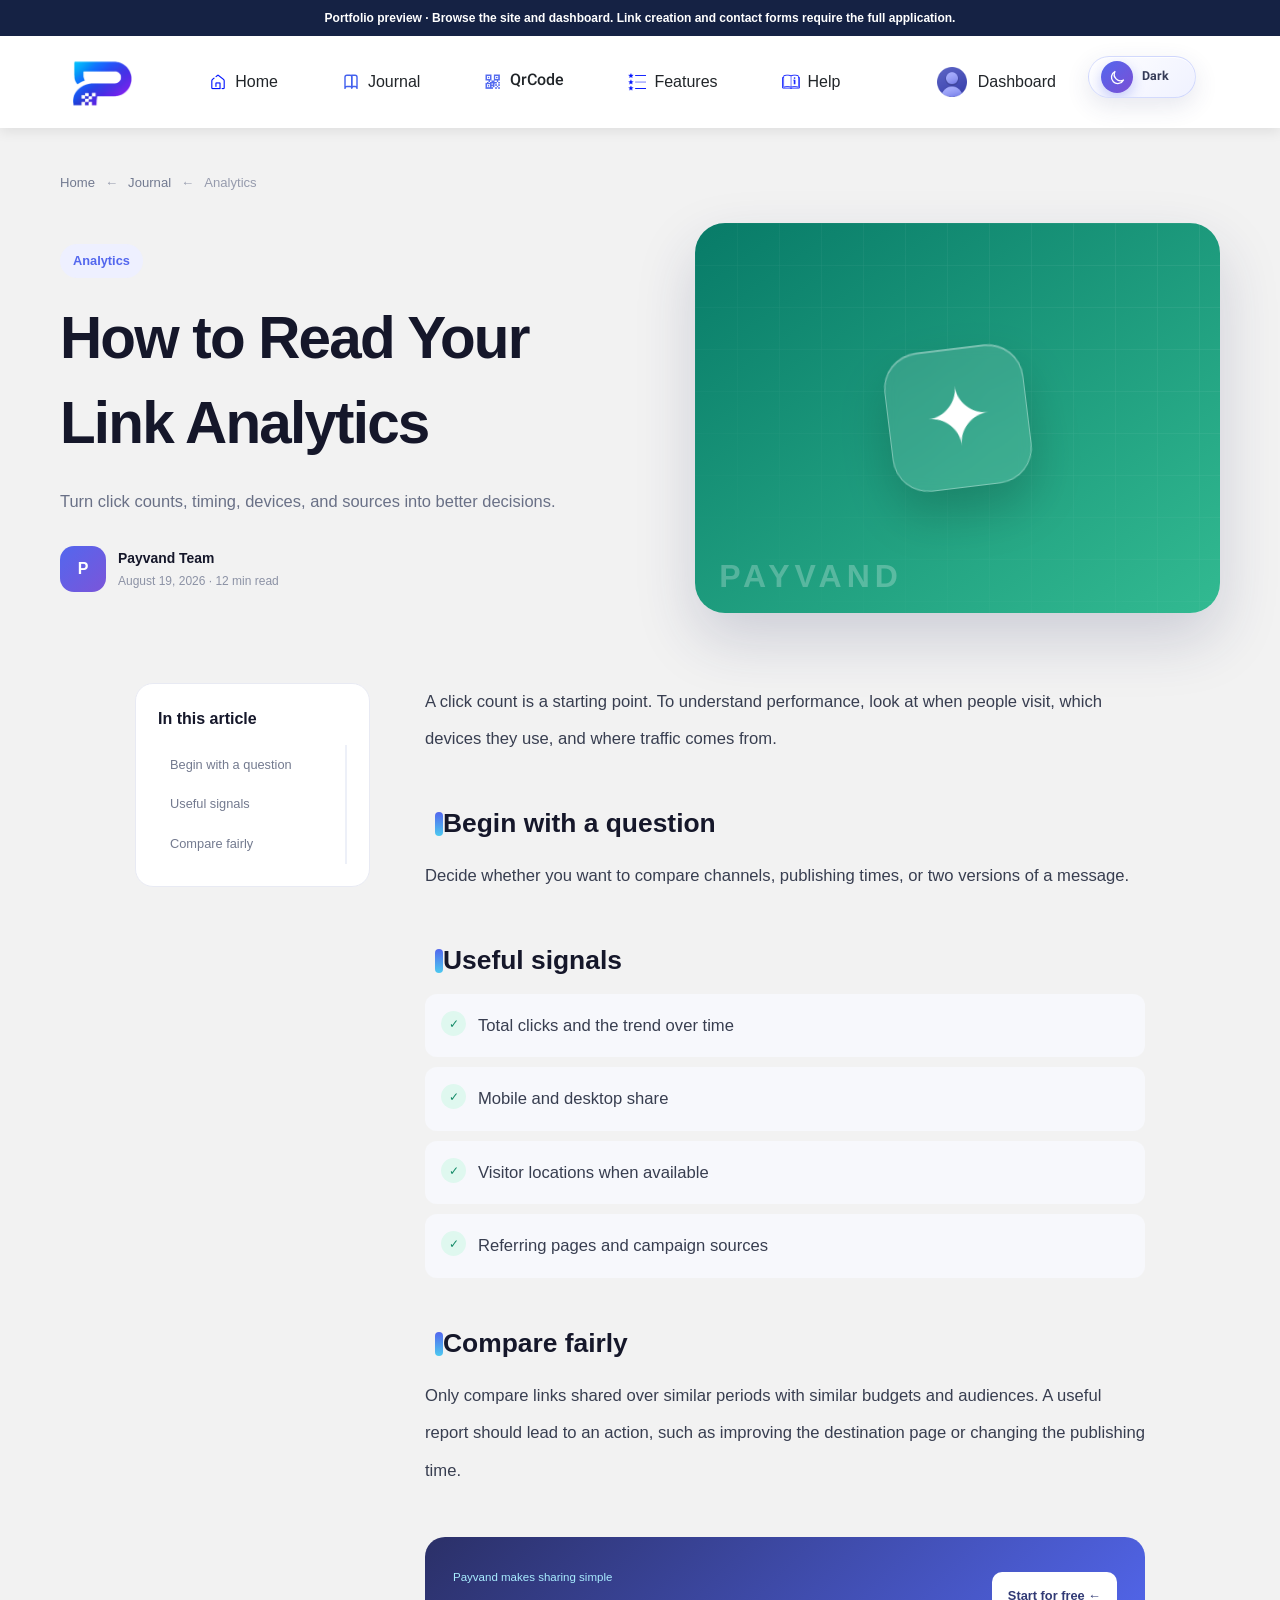
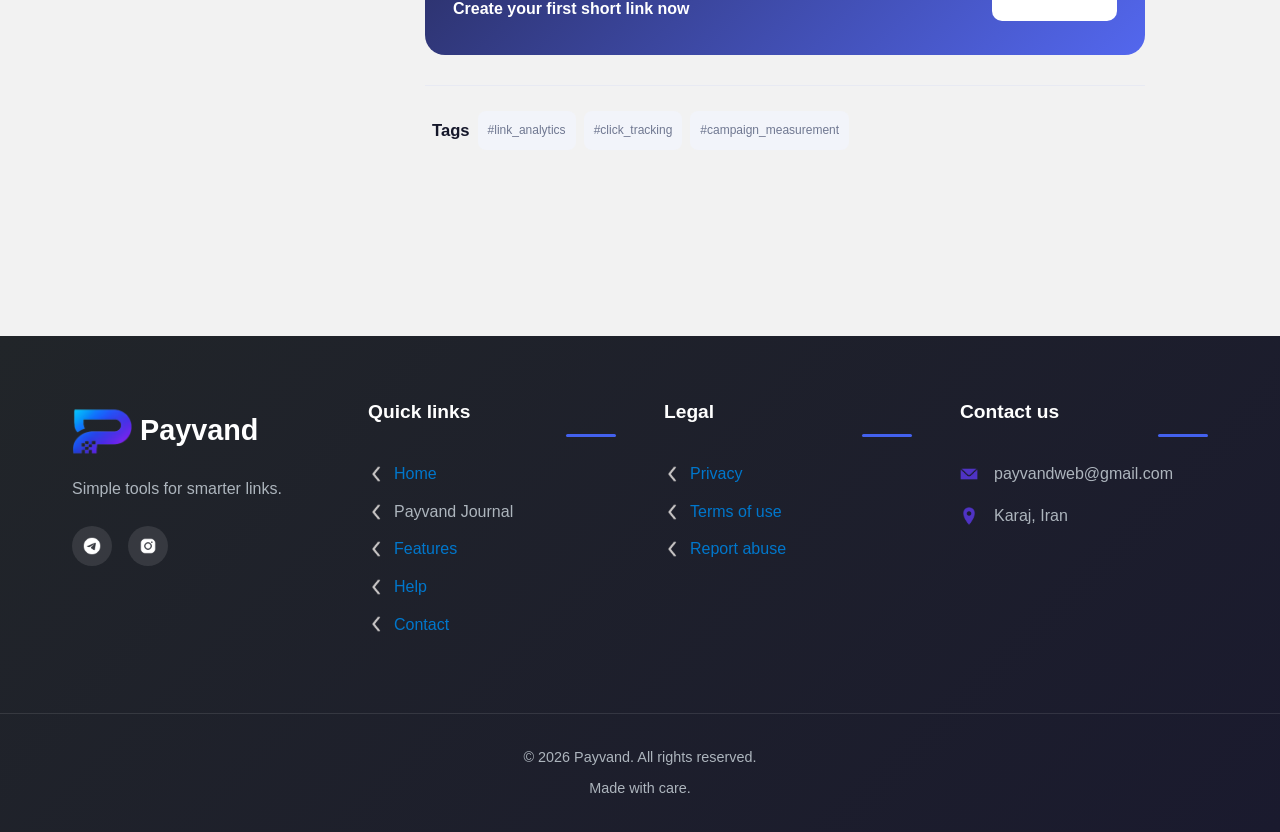
==== commit bbbef9df: "Restore FAQ and features accordions in Pages preview" ====
--- a/docs/article-analyze-link-clicks.html
+++ b/docs/article-analyze-link-clicks.html
@@ -29,8 +29,7 @@
 <link href="Payvand.UI.styles.css?v=gO_RX54i2z8Yo8VI2ybD9PQnbj8R1QTJ5hEMalgadT8" rel="stylesheet"/>
 <link href="css/Home/Contact.css" rel="stylesheet"/>
 <link href="css/theme.css?v=VKK-2_IEa52J5gbwQ32rbc2KxmZVsV-fwdC8UTf-9BI" rel="stylesheet"/>
-<link href="css/english.css?v=pqDBkj9_6IHhZjxVU0WkHEiP8TNmxTxDv-3dJ5yDS1I" rel="stylesheet"/>
-<link href="css/english.css?v=pqDBkj9_6IHhZjxVU0WkHEiP8TNmxTxDv-3dJ5yDS1I" rel="stylesheet"/>
+<link href="css/english.css?v=header-layer-20261003" rel="stylesheet"/>
 <link href="favicon.ico?v=M99SxDGOllb4gy5ilrcnsdpa4C7pzJbQvpX6XCi3LJg" rel="icon" type="image/x-icon"/>
 <link href="favicon.ico?v=M99SxDGOllb4gy5ilrcnsdpa4C7pzJbQvpX6XCi3LJg" rel="icon" sizes="any"/>
 <link href="favicon.ico?v=M99SxDGOllb4gy5ilrcnsdpa4C7pzJbQvpX6XCi3LJg" rel="shortcut icon"/>
@@ -281,5 +280,5 @@
 </div>
 </div>
 </div>
-<script defer="True" src="demo.js"></script></body>
+<script defer="True" src="demo.js?v=accordion-20261003"></script></body>
 </html>
--- a/docs/css/english.css
+++ b/docs/css/english.css
@@ -5,18 +5,39 @@
 html[lang="en"] .hero-title{letter-spacing:-.035em;line-height:1.17}
 html[lang="en"] .nav-menu{direction:ltr}
 html[lang="en"] .nav-actions{direction:ltr}
-html[lang="en"] .nav-actions .theme-toggle{position:static;inset:auto;transform:none;margin:0 12px 0 0}
+html[lang="en"] .nav-actions .theme-toggle{position:relative;inset:auto;transform:none;margin:0 12px 0 0}
 html[lang="en"] .footer-content{direction:ltr}
 html[lang="en"] .footer-section{text-align:left}
 html[lang="en"] .modal-body{text-align:left}
 html[lang="en"] .short-url-input{direction:ltr}
 
+/* Keep the public header usable between desktop and phone widths. */
+@media (min-width:769px) and (max-width:1080px){
+  html[lang="en"] .navbar{min-height:76px;padding:.75rem 1rem;position:relative;justify-content:flex-start}
+  html[lang="en"] .navbar>a:first-of-type{position:absolute;left:50%;top:50%;transform:translate(-50%,-50%)}
+  html[lang="en"] .navbar>.menu-toggle:first-child{display:block;position:absolute;right:1rem;top:50%;transform:translateY(-50%)}
+  html[lang="en"] .navbar>.menu-toggle:last-child{display:none}
+  html[lang="en"] .nav-menu{display:none;position:absolute;top:100%;right:1rem;width:200px;flex-direction:column;gap:0;background:#fff;box-shadow:var(--shadow-lg);border-radius:8px;overflow:hidden;z-index:1000}
+  html[lang="en"] .nav-menu.active{display:flex}
+  html[lang="en"] .nav-actions{display:flex;position:absolute;left:1rem;top:50%;transform:translateY(-50%);align-items:center;gap:.35rem}
+  html[lang="en"] .nav-actions .theme-toggle{order:0}
+  html[lang="en"][data-theme="dark"] .nav-menu{background:#11182a}
+}
+
+html[lang="en"][data-theme="dark"] .nav-actions .nav-link{color:#edf1fb!important}
+
 @media (max-width:480px){
+  html[lang="en"] .navbar>a:first-of-type{left:68%}
   html[lang="en"] .nav-actions .theme-toggle{margin-right:3px}
   html[lang="en"] .nav-actions .nav-link img{display:none}
-  html[lang="en"] .nav-actions .nav-link{font-size:.76rem;padding:.4rem .2rem;max-width:none;overflow:visible;text-overflow:clip}
+  html[lang="en"] .nav-actions{max-width:none;z-index:2}
+  html[lang="en"] .nav-actions .nav-link{font-size:.76rem;padding:.4rem .2rem;max-width:none;overflow:visible;text-overflow:clip;white-space:nowrap}
 }
 @media (max-width:360px){
-  html[lang="en"] .nav-actions .theme-toggle{display:none}
+  html[lang="en"] .nav-actions{left:.5rem;gap:.2rem}
+  html[lang="en"] .nav-actions .theme-toggle{display:inline-flex;width:38px;min-width:38px;height:38px;padding:2px;margin-right:1px}
+  html[lang="en"] .nav-actions .theme-toggle-icons{flex-basis:30px;width:30px;height:30px}
+  html[lang="en"] .nav-actions .nav-link{font-size:.7rem;padding:.3rem .1rem}
+  html[lang="en"] .icon-Logo{width:40px;height:40px}
 }
 
